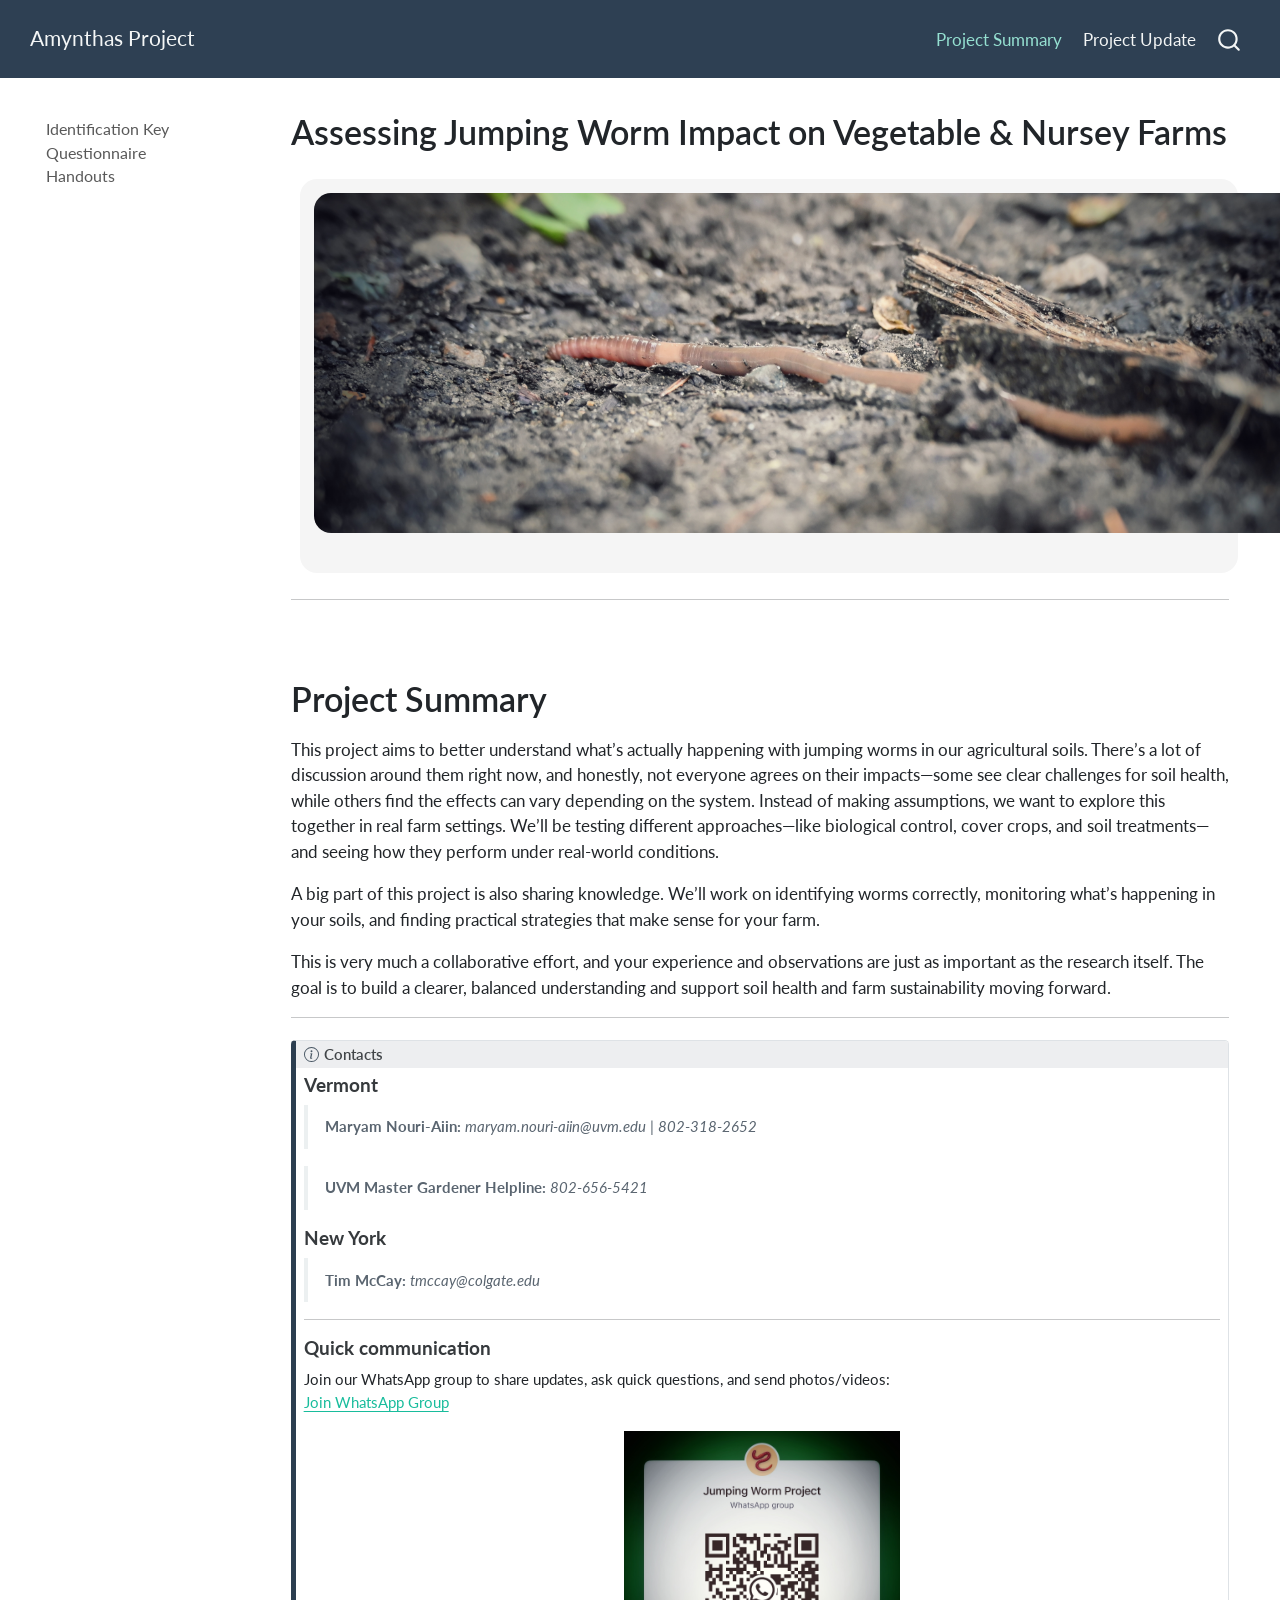
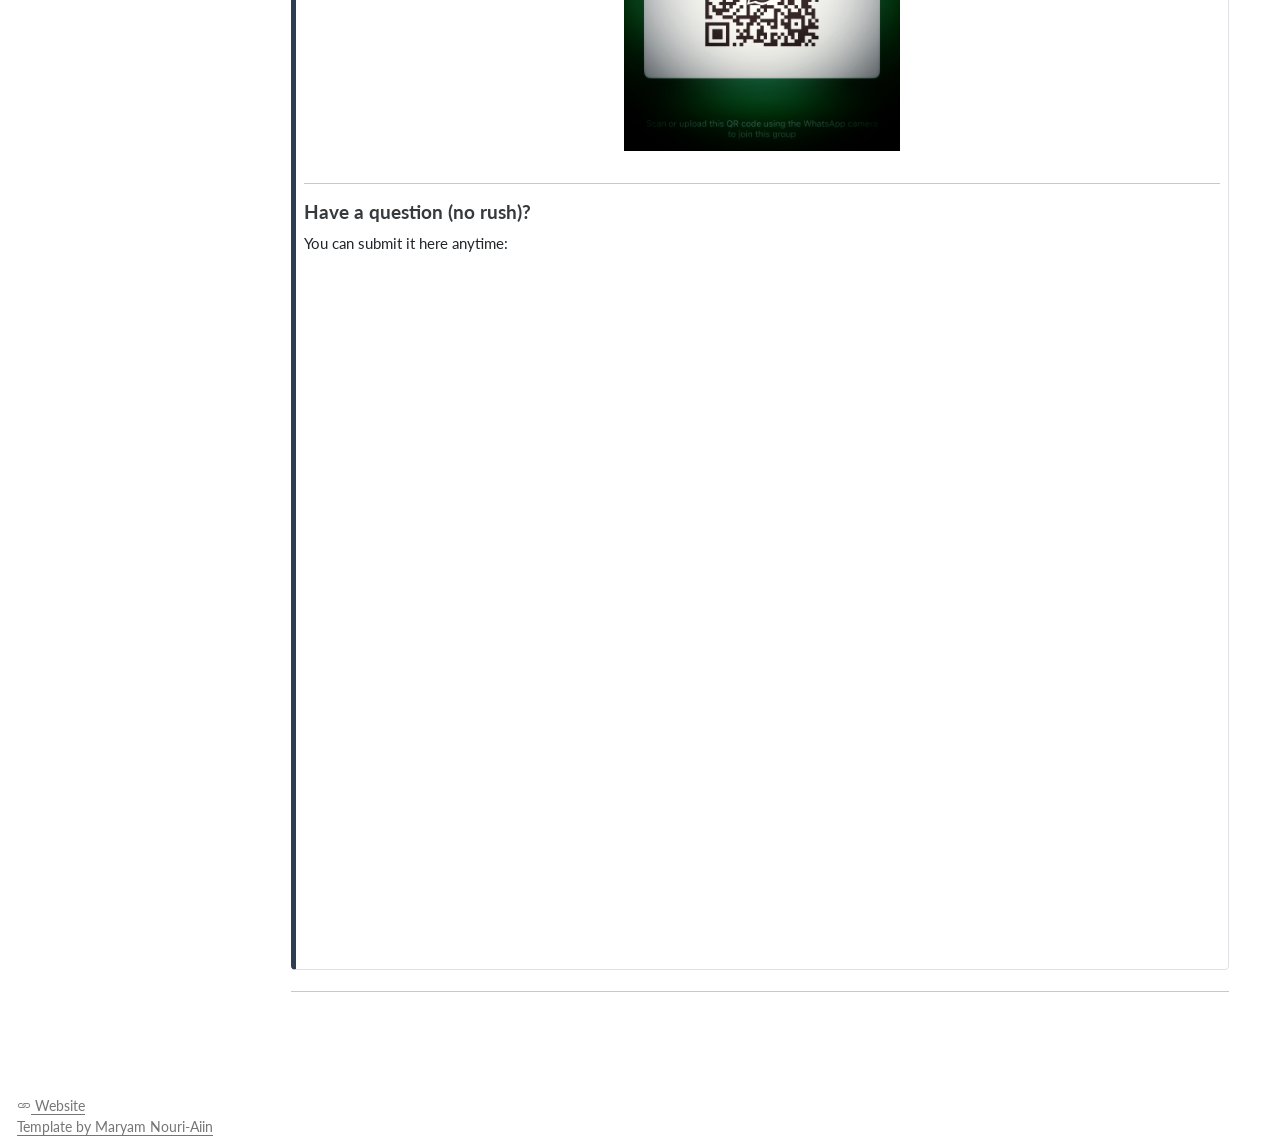
==== index.html @ 6e375480 "Built site for gh-pages" ====
<!DOCTYPE html>
<html xmlns="http://www.w3.org/1999/xhtml" lang="en" xml:lang="en"><head>

<meta charset="utf-8">
<meta name="generator" content="quarto-1.9.37">

<meta name="viewport" content="width=device-width, initial-scale=1.0, user-scalable=yes">


<title>Assessing Jumping Worm Impact on Vegetable &amp; Nursey Farms – Amynthas Project</title>
<style>
/* Default styles provided by pandoc.
** See https://pandoc.org/MANUAL.html#variables-for-html for config info.
*/
code{white-space: pre-wrap;}
span.smallcaps{font-variant: small-caps;}
div.columns{display: flex; gap: min(4vw, 1.5em);}
div.column{flex: auto; overflow-x: auto;}
div.hanging-indent{margin-left: 1.5em; text-indent: -1.5em;}
ul.task-list{list-style: none;}
ul.task-list li input[type="checkbox"] {
  width: 0.8em;
  margin: 0 0.8em 0.2em -1em; /* quarto-specific, see https://github.com/quarto-dev/quarto-cli/issues/4556 */ 
  vertical-align: middle;
}
</style>


<script src="site_libs/quarto-nav/quarto-nav.js"></script>
<script src="site_libs/quarto-nav/headroom.min.js"></script>
<script src="site_libs/clipboard/clipboard.min.js"></script>
<script src="site_libs/quarto-search/autocomplete.umd.js"></script>
<script src="site_libs/quarto-search/fuse.min.js"></script>
<script src="site_libs/quarto-search/quarto-search.js"></script>
<meta name="quarto:offset" content="./">
<script src="site_libs/quarto-html/quarto.js" type="module"></script>
<script src="site_libs/quarto-html/tabsets/tabsets.js" type="module"></script>
<script src="site_libs/quarto-html/popper.min.js"></script>
<script src="site_libs/quarto-html/tippy.umd.min.js"></script>
<script src="site_libs/quarto-html/anchor.min.js"></script>
<link href="site_libs/quarto-html/tippy.css" rel="stylesheet">
<link href="site_libs/quarto-html/quarto-syntax-highlighting-7f8f88aac4f3542376d5c11b86a4c14d.css" rel="stylesheet" id="quarto-text-highlighting-styles">
<script src="site_libs/bootstrap/bootstrap.min.js"></script>
<link href="site_libs/bootstrap/bootstrap-icons.css" rel="stylesheet">
<link href="site_libs/bootstrap/bootstrap-90197ea5ffbf3cac9dd2b0f5f23c1ea5.min.css" rel="stylesheet" append-hash="true" id="quarto-bootstrap" data-mode="light">
<script id="quarto-search-options" type="application/json">{
  "location": "navbar",
  "copy-button": false,
  "collapse-after": 3,
  "panel-placement": "end",
  "type": "overlay",
  "limit": 50,
  "keyboard-shortcut": [
    "f",
    "/",
    "s"
  ],
  "show-item-context": false,
  "language": {
    "search-no-results-text": "No results",
    "search-matching-documents-text": "matching documents",
    "search-copy-link-title": "Copy link to search",
    "search-hide-matches-text": "Hide additional matches",
    "search-more-match-text": "more match in this document",
    "search-more-matches-text": "more matches in this document",
    "search-clear-button-title": "Clear",
    "search-text-placeholder": "",
    "search-detached-cancel-button-title": "Cancel",
    "search-submit-button-title": "Submit",
    "search-label": "Search"
  }
}</script>


<link rel="stylesheet" href="styles.css">
</head>

<body class="nav-sidebar floating nav-fixed fullcontent quarto-light">

<div id="quarto-search-results"></div>
  <header id="quarto-header" class="headroom fixed-top">
    <nav class="navbar navbar-expand-lg " data-bs-theme="dark">
      <div class="navbar-container container-fluid">
      <div class="navbar-brand-container mx-auto">
    <a class="navbar-brand" href="./index.html">
    <span class="navbar-title">Amynthas Project</span>
    </a>
  </div>
            <div id="quarto-search" class="" title="Search"></div>
          <button class="navbar-toggler" type="button" data-bs-toggle="collapse" data-bs-target="#navbarCollapse" aria-controls="navbarCollapse" role="menu" aria-expanded="false" aria-label="Toggle navigation" onclick="if (window.quartoToggleHeadroom) { window.quartoToggleHeadroom(); }">
  <span class="navbar-toggler-icon"></span>
</button>
          <div class="collapse navbar-collapse" id="navbarCollapse">
            <ul class="navbar-nav navbar-nav-scroll ms-auto">
  <li class="nav-item">
    <a class="nav-link active" href="./index.html" aria-current="page"> 
<span class="menu-text">Project Summary</span></a>
  </li>  
  <li class="nav-item">
    <a class="nav-link" href="./update.html"> 
<span class="menu-text">Project Update</span></a>
  </li>  
</ul>
          </div> <!-- /navcollapse -->
            <div class="quarto-navbar-tools">
</div>
      </div> <!-- /container-fluid -->
    </nav>
  <nav class="quarto-secondary-nav">
    <div class="container-fluid d-flex">
      <button type="button" class="quarto-btn-toggle btn" data-bs-toggle="collapse" role="button" data-bs-target=".quarto-sidebar-collapse-item" aria-controls="quarto-sidebar" aria-expanded="false" aria-label="Toggle sidebar navigation" onclick="if (window.quartoToggleHeadroom) { window.quartoToggleHeadroom(); }">
        <i class="bi bi-layout-text-sidebar-reverse"></i>
      </button>
        <nav class="quarto-page-breadcrumbs" aria-label="breadcrumb"><ol class="breadcrumb"><li class="breadcrumb-item">Assessing Jumping Worm Impact on Vegetable &amp; Nursey Farms</li></ol></nav>
        <a class="flex-grow-1" role="navigation" data-bs-toggle="collapse" data-bs-target=".quarto-sidebar-collapse-item" aria-controls="quarto-sidebar" aria-expanded="false" aria-label="Toggle sidebar navigation" onclick="if (window.quartoToggleHeadroom) { window.quartoToggleHeadroom(); }">      
        </a>
    </div>
  </nav>
</header>
<!-- content -->
<div id="quarto-content" class="quarto-container page-columns page-rows-contents page-layout-article page-navbar">
<!-- sidebar -->
  <nav id="quarto-sidebar" class="sidebar collapse collapse-horizontal quarto-sidebar-collapse-item sidebar-navigation floating overflow-auto">
    <div class="sidebar-menu-container"> 
    <ul class="list-unstyled mt-1">
        <li class="sidebar-item">
  <div class="sidebar-item-container"> 
  <a href="./id_key.html" class="sidebar-item-text sidebar-link">
 <span class="menu-text">Identification Key</span></a>
  </div>
</li>
        <li class="sidebar-item">
  <div class="sidebar-item-container"> 
  <a href="./questionnaire.html" class="sidebar-item-text sidebar-link">
 <span class="menu-text">Questionnaire</span></a>
  </div>
</li>
        <li class="sidebar-item">
  <div class="sidebar-item-container"> 
  <a href="./handout.html" class="sidebar-item-text sidebar-link">
 <span class="menu-text">Handouts</span></a>
  </div>
</li>
    </ul>
    </div>
</nav>
<div id="quarto-sidebar-glass" class="quarto-sidebar-collapse-item" data-bs-toggle="collapse" data-bs-target=".quarto-sidebar-collapse-item"></div>
<!-- margin-sidebar -->
    
<!-- main -->
<main class="content" id="quarto-document-content">

<header id="title-block-header" class="quarto-title-block default">
<div class="quarto-title">
<h1 class="title">Assessing Jumping Worm Impact on Vegetable &amp; Nursey Farms</h1>
</div>



<div class="quarto-title-meta">

    
  
    
  </div>
  


</header>


<div id="quarto-content">
<div class="columns">
<div class="column" style="width:100%;height:32.5%;border-radius:1em;margin:1%;padding:1.5%;background-color:#f5f5f5">
<figure class="figure">
<img src="./images/jw_1.jpeg" alt=" " role="presentation" style="object-fit: cover;width:60em;height:20em;border-radius: 1em;font-size:1em;" class="img-responsive atto_image_button_text-bottom figure-img">
</figure>
</div>
</div>
<hr>
<section id="project-summary" class="level1">
<h1>Project Summary</h1>
<p>This project aims to better understand what’s actually happening with jumping worms in our agricultural soils. There’s a lot of discussion around them right now, and honestly, not everyone agrees on their impacts—some see clear challenges for soil health, while others find the effects can vary depending on the system. Instead of making assumptions, we want to explore this together in real farm settings. We’ll be testing different approaches—like biological control, cover crops, and soil treatments—and seeing how they perform under real-world conditions.</p>
<p>A big part of this project is also sharing knowledge. We’ll work on identifying worms correctly, monitoring what’s happening in your soils, and finding practical strategies that make sense for your farm.</p>
<p>This is very much a collaborative effort, and your experience and observations are just as important as the research itself. The goal is to build a clearer, balanced understanding and support soil health and farm sustainability moving forward.</p>
<hr>
<div class="callout callout-style-default callout-note callout-titled">
<div class="callout-header d-flex align-content-center">
<div class="callout-icon-container">
<i class="callout-icon"></i>
</div>
<div class="callout-title-container flex-fill">
<span class="screen-reader-only">Note</span>Contacts
</div>
</div>
<div class="callout-body-container callout-body">
<section id="vermont" class="level5">
<h5 class="anchored" data-anchor-id="vermont"><strong>Vermont</strong></h5>
<blockquote class="blockquote">
<p><strong>Maryam Nouri-Aiin:</strong> <em>maryam.nouri-aiin@uvm.edu | 802-318-2652</em></p>
</blockquote>
<blockquote class="blockquote">
<p><strong>UVM Master Gardener Helpline:</strong> <em>802-656-5421</em></p>
</blockquote>
</section>
<section id="new-york" class="level5">
<h5 class="anchored" data-anchor-id="new-york"><strong>New York</strong></h5>
<blockquote class="blockquote">
<p><strong>Tim McCay:</strong> <em>tmccay@colgate.edu</em></p>
</blockquote>
<hr>
</section>
<section id="quick-communication" class="level5">
<h5 class="anchored" data-anchor-id="quick-communication"><strong>Quick communication</strong></h5>
<p>Join our WhatsApp group to share updates, ask quick questions, and send photos/videos:<br>
<a href="https://chat.whatsapp.com/LIT7TFX6Ew43YIKpjAaJSW?mode=gi_t">Join WhatsApp Group</a></p>
<div class="quarto-figure quarto-figure-center">
<figure class="figure">
<p><img src="./images/whatsapp.jpeg" class="img-fluid quarto-figure quarto-figure-center figure-img" style="width:30.0%"></p>
</figure>
</div>
<hr>
</section>
<section id="have-a-question-no-rush" class="level5">
<h5 class="anchored" data-anchor-id="have-a-question-no-rush"><strong>Have a question (no rush)?</strong></h5>
<p>You can submit it here anytime:</p>
<div style="max-width: 900px; margin: auto;">
<p><iframe width="100%" height="650px" src="https://forms.cloud.microsoft/r/JFXc4QaZX9?embed=true" frameborder="0" style="border: none;" allowfullscreen=""> </iframe></p>
</div>
</section>
</div>
</div>
<hr>


</section>
</div>

</main> <!-- /main -->
<script id="quarto-html-after-body" type="application/javascript">
  window.document.addEventListener("DOMContentLoaded", function (event) {
    const icon = "";
    const anchorJS = new window.AnchorJS();
    anchorJS.options = {
      placement: 'right',
      icon: icon
    };
    anchorJS.add('.anchored');
    const isCodeAnnotation = (el) => {
      for (const clz of el.classList) {
        if (clz.startsWith('code-annotation-')) {                     
          return true;
        }
      }
      return false;
    }
    const onCopySuccess = function(e) {
      // button target
      const button = e.trigger;
      // don't keep focus
      button.blur();
      // flash "checked"
      button.classList.add('code-copy-button-checked');
      var currentTitle = button.getAttribute("title");
      button.setAttribute("title", "Copied!");
      let tooltip;
      if (window.bootstrap) {
        button.setAttribute("data-bs-toggle", "tooltip");
        button.setAttribute("data-bs-placement", "left");
        button.setAttribute("data-bs-title", "Copied!");
        tooltip = new bootstrap.Tooltip(button, 
          { trigger: "manual", 
            customClass: "code-copy-button-tooltip",
            offset: [0, -8]});
        tooltip.show();    
      }
      setTimeout(function() {
        if (tooltip) {
          tooltip.hide();
          button.removeAttribute("data-bs-title");
          button.removeAttribute("data-bs-toggle");
          button.removeAttribute("data-bs-placement");
        }
        button.setAttribute("title", currentTitle);
        button.classList.remove('code-copy-button-checked');
      }, 1000);
      // clear code selection
      e.clearSelection();
    }
    const getTextToCopy = function(trigger) {
      const outerScaffold = trigger.parentElement.cloneNode(true);
      const codeEl = outerScaffold.querySelector('code');
      for (const childEl of codeEl.children) {
        if (isCodeAnnotation(childEl)) {
          childEl.remove();
        }
      }
      return codeEl.innerText;
    }
    const clipboard = new window.ClipboardJS('.code-copy-button:not([data-in-quarto-modal])', {
      text: getTextToCopy
    });
    clipboard.on('success', onCopySuccess);
    if (window.document.getElementById('quarto-embedded-source-code-modal')) {
      const clipboardModal = new window.ClipboardJS('.code-copy-button[data-in-quarto-modal]', {
        text: getTextToCopy,
        container: window.document.getElementById('quarto-embedded-source-code-modal')
      });
      clipboardModal.on('success', onCopySuccess);
    }
      var localhostRegex = new RegExp(/^(?:http|https):\/\/localhost\:?[0-9]*\//);
      var mailtoRegex = new RegExp(/^mailto:/);
        var filterRegex = new RegExp("https:\/\/Maryam-NouriAiin\.github\.io\/AmynthasProject\/");
      var isInternal = (href) => {
          return filterRegex.test(href) || localhostRegex.test(href) || mailtoRegex.test(href);
      }
      // Inspect non-navigation links and adorn them if external
     var links = window.document.querySelectorAll('a[href]:not(.nav-link):not(.navbar-brand):not(.toc-action):not(.sidebar-link):not(.sidebar-item-toggle):not(.pagination-link):not(.no-external):not([aria-hidden]):not(.dropdown-item):not(.quarto-navigation-tool):not(.about-link)');
      for (var i=0; i<links.length; i++) {
        const link = links[i];
        if (!isInternal(link.href)) {
          // undo the damage that might have been done by quarto-nav.js in the case of
          // links that we want to consider external
          if (link.dataset.originalHref !== undefined) {
            link.href = link.dataset.originalHref;
          }
        }
      }
    function tippyHover(el, contentFn, onTriggerFn, onUntriggerFn) {
      const config = {
        allowHTML: true,
        maxWidth: 500,
        delay: 100,
        arrow: false,
        appendTo: function(el) {
            return el.parentElement;
        },
        interactive: true,
        interactiveBorder: 10,
        theme: 'quarto',
        placement: 'bottom-start',
      };
      if (contentFn) {
        config.content = contentFn;
      }
      if (onTriggerFn) {
        config.onTrigger = onTriggerFn;
      }
      if (onUntriggerFn) {
        config.onUntrigger = onUntriggerFn;
      }
      window.tippy(el, config); 
    }
    const noterefs = window.document.querySelectorAll('a[role="doc-noteref"]');
    for (var i=0; i<noterefs.length; i++) {
      const ref = noterefs[i];
      tippyHover(ref, function() {
        // use id or data attribute instead here
        let href = ref.getAttribute('data-footnote-href') || ref.getAttribute('href');
        try { href = new URL(href).hash; } catch {}
        const id = href.replace(/^#\/?/, "");
        const note = window.document.getElementById(id);
        if (note) {
          return note.innerHTML;
        } else {
          return "";
        }
      });
    }
    const xrefs = window.document.querySelectorAll('a.quarto-xref');
    const processXRef = (id, note) => {
      // Strip column container classes
      const stripColumnClz = (el) => {
        el.classList.remove("page-full", "page-columns");
        if (el.children) {
          for (const child of el.children) {
            stripColumnClz(child);
          }
        }
      }
      stripColumnClz(note)
      if (id === null || id.startsWith('sec-')) {
        // Special case sections, only their first couple elements
        const container = document.createElement("div");
        if (note.children && note.children.length > 2) {
          container.appendChild(note.children[0].cloneNode(true));
          for (let i = 1; i < note.children.length; i++) {
            const child = note.children[i];
            if (child.tagName === "P" && child.innerText === "") {
              continue;
            } else {
              container.appendChild(child.cloneNode(true));
              break;
            }
          }
          if (window.Quarto?.typesetMath) {
            window.Quarto.typesetMath(container);
          }
          return container.innerHTML
        } else {
          if (window.Quarto?.typesetMath) {
            window.Quarto.typesetMath(note);
          }
          return note.innerHTML;
        }
      } else {
        // Remove any anchor links if they are present
        const anchorLink = note.querySelector('a.anchorjs-link');
        if (anchorLink) {
          anchorLink.remove();
        }
        if (window.Quarto?.typesetMath) {
          window.Quarto.typesetMath(note);
        }
        if (note.classList.contains("callout")) {
          return note.outerHTML;
        } else {
          return note.innerHTML;
        }
      }
    }
    for (var i=0; i<xrefs.length; i++) {
      const xref = xrefs[i];
      tippyHover(xref, undefined, function(instance) {
        instance.disable();
        let url = xref.getAttribute('href');
        let hash = undefined; 
        if (url.startsWith('#')) {
          hash = url;
        } else {
          try { hash = new URL(url).hash; } catch {}
        }
        if (hash) {
          const id = hash.replace(/^#\/?/, "");
          const note = window.document.getElementById(id);
          if (note !== null) {
            try {
              const html = processXRef(id, note.cloneNode(true));
              instance.setContent(html);
            } finally {
              instance.enable();
              instance.show();
            }
          } else {
            // See if we can fetch this
            fetch(url.split('#')[0])
            .then(res => res.text())
            .then(html => {
              const parser = new DOMParser();
              const htmlDoc = parser.parseFromString(html, "text/html");
              const note = htmlDoc.getElementById(id);
              if (note !== null) {
                const html = processXRef(id, note);
                instance.setContent(html);
              } 
            }).finally(() => {
              instance.enable();
              instance.show();
            });
          }
        } else {
          // See if we can fetch a full url (with no hash to target)
          // This is a special case and we should probably do some content thinning / targeting
          fetch(url)
          .then(res => res.text())
          .then(html => {
            const parser = new DOMParser();
            const htmlDoc = parser.parseFromString(html, "text/html");
            const note = htmlDoc.querySelector('main.content');
            if (note !== null) {
              // This should only happen for chapter cross references
              // (since there is no id in the URL)
              // remove the first header
              if (note.children.length > 0 && note.children[0].tagName === "HEADER") {
                note.children[0].remove();
              }
              const html = processXRef(null, note);
              instance.setContent(html);
            } 
          }).finally(() => {
            instance.enable();
            instance.show();
          });
        }
      }, function(instance) {
      });
    }
        let selectedAnnoteEl;
        const selectorForAnnotation = ( cell, annotation) => {
          let cellAttr = 'data-code-cell="' + cell + '"';
          let lineAttr = 'data-code-annotation="' +  annotation + '"';
          const selector = 'span[' + cellAttr + '][' + lineAttr + ']';
          return selector;
        }
        const selectCodeLines = (annoteEl) => {
          const doc = window.document;
          const targetCell = annoteEl.getAttribute("data-target-cell");
          const targetAnnotation = annoteEl.getAttribute("data-target-annotation");
          const annoteSpan = window.document.querySelector(selectorForAnnotation(targetCell, targetAnnotation));
          const lines = annoteSpan.getAttribute("data-code-lines").split(",");
          const lineIds = lines.map((line) => {
            return targetCell + "-" + line;
          })
          let top = null;
          let height = null;
          let parent = null;
          if (lineIds.length > 0) {
              //compute the position of the single el (top and bottom and make a div)
              const el = window.document.getElementById(lineIds[0]);
              top = el.offsetTop;
              height = el.offsetHeight;
              parent = el.parentElement.parentElement;
            if (lineIds.length > 1) {
              const lastEl = window.document.getElementById(lineIds[lineIds.length - 1]);
              const bottom = lastEl.offsetTop + lastEl.offsetHeight;
              height = bottom - top;
            }
            if (top !== null && height !== null && parent !== null) {
              // cook up a div (if necessary) and position it 
              let div = window.document.getElementById("code-annotation-line-highlight");
              if (div === null) {
                div = window.document.createElement("div");
                div.setAttribute("id", "code-annotation-line-highlight");
                div.style.position = 'absolute';
                parent.appendChild(div);
              }
              div.style.top = top - 2 + "px";
              div.style.height = height + 4 + "px";
              div.style.left = 0;
              let gutterDiv = window.document.getElementById("code-annotation-line-highlight-gutter");
              if (gutterDiv === null) {
                gutterDiv = window.document.createElement("div");
                gutterDiv.setAttribute("id", "code-annotation-line-highlight-gutter");
                gutterDiv.style.position = 'absolute';
                const codeCell = window.document.getElementById(targetCell);
                const gutter = codeCell.querySelector('.code-annotation-gutter');
                gutter.appendChild(gutterDiv);
              }
              gutterDiv.style.top = top - 2 + "px";
              gutterDiv.style.height = height + 4 + "px";
            }
            selectedAnnoteEl = annoteEl;
          }
        };
        const unselectCodeLines = () => {
          const elementsIds = ["code-annotation-line-highlight", "code-annotation-line-highlight-gutter"];
          elementsIds.forEach((elId) => {
            const div = window.document.getElementById(elId);
            if (div) {
              div.remove();
            }
          });
          selectedAnnoteEl = undefined;
        };
          // Handle positioning of the toggle
      window.addEventListener(
        "resize",
        throttle(() => {
          elRect = undefined;
          if (selectedAnnoteEl) {
            selectCodeLines(selectedAnnoteEl);
          }
        }, 10)
      );
      function throttle(fn, ms) {
      let throttle = false;
      let timer;
        return (...args) => {
          if(!throttle) { // first call gets through
              fn.apply(this, args);
              throttle = true;
          } else { // all the others get throttled
              if(timer) clearTimeout(timer); // cancel #2
              timer = setTimeout(() => {
                fn.apply(this, args);
                timer = throttle = false;
              }, ms);
          }
        };
      }
        // Attach click handler to the DT
        const annoteDls = window.document.querySelectorAll('dt[data-target-cell]');
        for (const annoteDlNode of annoteDls) {
          annoteDlNode.addEventListener('click', (event) => {
            const clickedEl = event.target;
            if (clickedEl !== selectedAnnoteEl) {
              unselectCodeLines();
              const activeEl = window.document.querySelector('dt[data-target-cell].code-annotation-active');
              if (activeEl) {
                activeEl.classList.remove('code-annotation-active');
              }
              selectCodeLines(clickedEl);
              clickedEl.classList.add('code-annotation-active');
            } else {
              // Unselect the line
              unselectCodeLines();
              clickedEl.classList.remove('code-annotation-active');
            }
          });
        }
    const findCites = (el) => {
      const parentEl = el.parentElement;
      if (parentEl) {
        const cites = parentEl.dataset.cites;
        if (cites) {
          return {
            el,
            cites: cites.split(' ')
          };
        } else {
          return findCites(el.parentElement)
        }
      } else {
        return undefined;
      }
    };
    var bibliorefs = window.document.querySelectorAll('a[role="doc-biblioref"]');
    for (var i=0; i<bibliorefs.length; i++) {
      const ref = bibliorefs[i];
      const citeInfo = findCites(ref);
      if (citeInfo) {
        tippyHover(citeInfo.el, function() {
          var popup = window.document.createElement('div');
          citeInfo.cites.forEach(function(cite) {
            var citeDiv = window.document.createElement('div');
            citeDiv.classList.add('hanging-indent');
            citeDiv.classList.add('csl-entry');
            var biblioDiv = window.document.getElementById('ref-' + cite);
            if (biblioDiv) {
              citeDiv.innerHTML = biblioDiv.innerHTML;
            }
            popup.appendChild(citeDiv);
          });
          return popup.innerHTML;
        });
      }
    }
  });
  </script>
</div> <!-- /content -->
<footer class="footer">
  <div class="nav-footer">
    <div class="nav-footer-left">
<p><a href="https://www.maryam-nouriaiin.com/"><i class="bi bi-link"></i> Website</a><br> <a href="https://github.com/Maryam-NouriAiin/website_template" target="_blank">Template by Maryam Nouri-Aiin</a></p>
</div>   
    <div class="nav-footer-center">
      &nbsp;
    </div>
    <div class="nav-footer-right">
      &nbsp;
    </div>
  </div>
</footer>




</body></html>
---- site_libs/quarto-html/quarto-syntax-highlighting-7f8f88aac4f3542376d5c11b86a4c14d.css ----
/* quarto syntax highlight colors */
:root {
  --quarto-hl-ot-color: #003B4F;
  --quarto-hl-at-color: #657422;
  --quarto-hl-ss-color: #20794D;
  --quarto-hl-an-color: #5E5E5E;
  --quarto-hl-fu-color: #4758AB;
  --quarto-hl-st-color: #20794D;
  --quarto-hl-cf-color: #003B4F;
  --quarto-hl-op-color: #5E5E5E;
  --quarto-hl-er-color: #AD0000;
  --quarto-hl-bn-color: #AD0000;
  --quarto-hl-al-color: #AD0000;
  --quarto-hl-va-color: #111111;
  --quarto-hl-bu-color: inherit;
  --quarto-hl-ex-color: inherit;
  --quarto-hl-pp-color: #AD0000;
  --quarto-hl-in-color: #5E5E5E;
  --quarto-hl-vs-color: #20794D;
  --quarto-hl-wa-color: #5E5E5E;
  --quarto-hl-do-color: #5E5E5E;
  --quarto-hl-im-color: #00769E;
  --quarto-hl-ch-color: #20794D;
  --quarto-hl-dt-color: #AD0000;
  --quarto-hl-fl-color: #AD0000;
  --quarto-hl-co-color: #5E5E5E;
  --quarto-hl-cv-color: #5E5E5E;
  --quarto-hl-cn-color: #8f5902;
  --quarto-hl-sc-color: #5E5E5E;
  --quarto-hl-dv-color: #AD0000;
  --quarto-hl-kw-color: #003B4F;
}

/* other quarto variables */
:root {
  --quarto-font-monospace: SFMono-Regular, Menlo, Monaco, Consolas, "Liberation Mono", "Courier New", monospace;
}

/* syntax highlight based on Pandoc's rules */
pre > code.sourceCode > span {
  color: #003B4F;
}

code.sourceCode > span {
  color: #003B4F;
}

div.sourceCode,
div.sourceCode pre.sourceCode {
  color: #003B4F;
}

/* Normal */
code span {
  color: #003B4F;
}

/* Alert */
code span.al {
  color: #AD0000;
  font-style: inherit;
}

/* Annotation */
code span.an {
  color: #5E5E5E;
  font-style: inherit;
}

/* Attribute */
code span.at {
  color: #657422;
  font-style: inherit;
}

/* BaseN */
code span.bn {
  color: #AD0000;
  font-style: inherit;
}

/* BuiltIn */
code span.bu {
  font-style: inherit;
}

/* ControlFlow */
code span.cf {
  color: #003B4F;
  font-weight: bold;
  font-style: inherit;
}

/* Char */
code span.ch {
  color: #20794D;
  font-style: inherit;
}

/* Constant */
code span.cn {
  color: #8f5902;
  font-style: inherit;
}

/* Comment */
code span.co {
  color: #5E5E5E;
  font-style: inherit;
}

/* CommentVar */
code span.cv {
  color: #5E5E5E;
  font-style: italic;
}

/* Documentation */
code span.do {
  color: #5E5E5E;
  font-style: italic;
}

/* DataType */
code span.dt {
  color: #AD0000;
  font-style: inherit;
}

/* DecVal */
code span.dv {
  color: #AD0000;
  font-style: inherit;
}

/* Error */
code span.er {
  color: #AD0000;
  font-style: inherit;
}

/* Extension */
code span.ex {
  font-style: inherit;
}

/* Float */
code span.fl {
  color: #AD0000;
  font-style: inherit;
}

/* Function */
code span.fu {
  color: #4758AB;
  font-style: inherit;
}

/* Import */
code span.im {
  color: #00769E;
  font-style: inherit;
}

/* Information */
code span.in {
  color: #5E5E5E;
  font-style: inherit;
}

/* Keyword */
code span.kw {
  color: #003B4F;
  font-weight: bold;
  font-style: inherit;
}

/* Operator */
code span.op {
  color: #5E5E5E;
  font-style: inherit;
}

/* Other */
code span.ot {
  color: #003B4F;
  font-style: inherit;
}

/* Preprocessor */
code span.pp {
  color: #AD0000;
  font-style: inherit;
}

/* SpecialChar */
code span.sc {
  color: #5E5E5E;
  font-style: inherit;
}

/* SpecialString */
code span.ss {
  color: #20794D;
  font-style: inherit;
}

/* String */
code span.st {
  color: #20794D;
  font-style: inherit;
}

/* Variable */
code span.va {
  color: #111111;
  font-style: inherit;
}

/* VerbatimString */
code span.vs {
  color: #20794D;
  font-style: inherit;
}

/* Warning */
code span.wa {
  color: #5E5E5E;
  font-style: italic;
}

.prevent-inlining {
  content: "</";
}

/*# sourceMappingURL=789ad8cd35626ba772517505b42a116e.css.map */
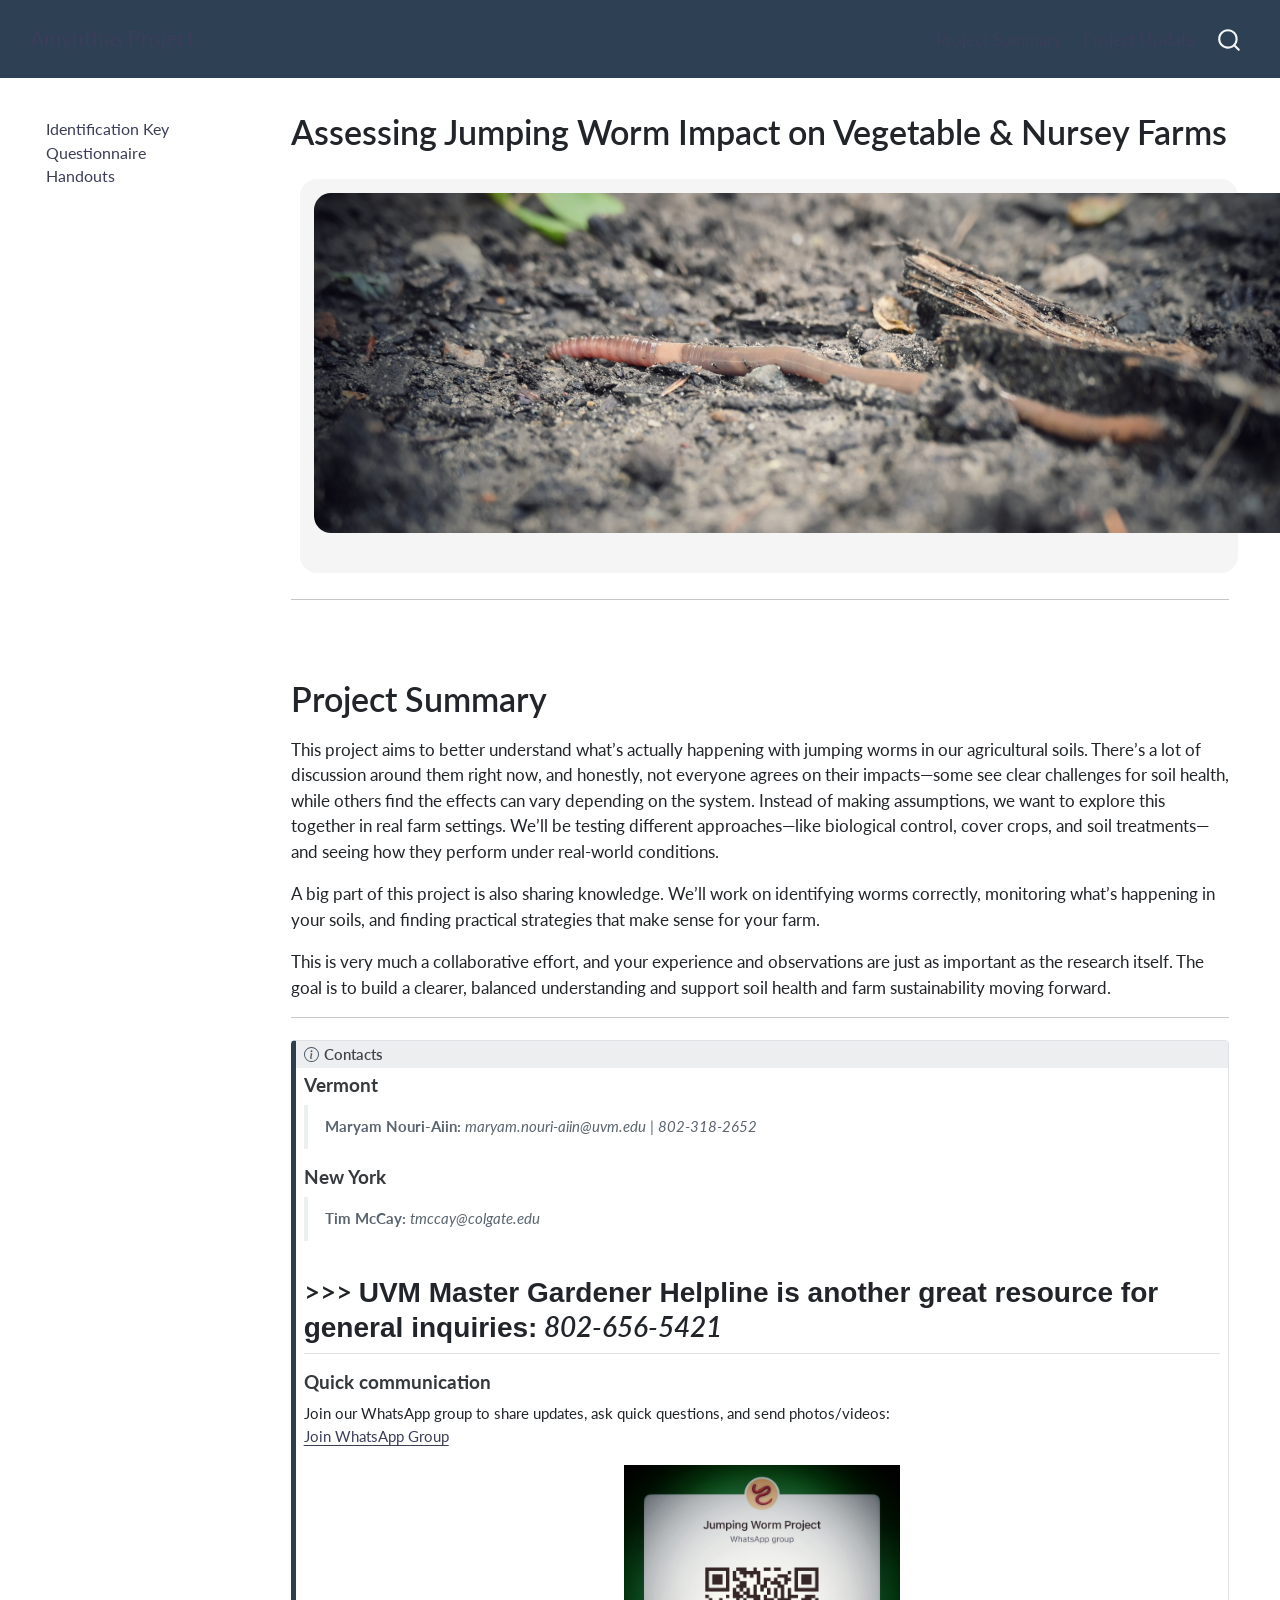
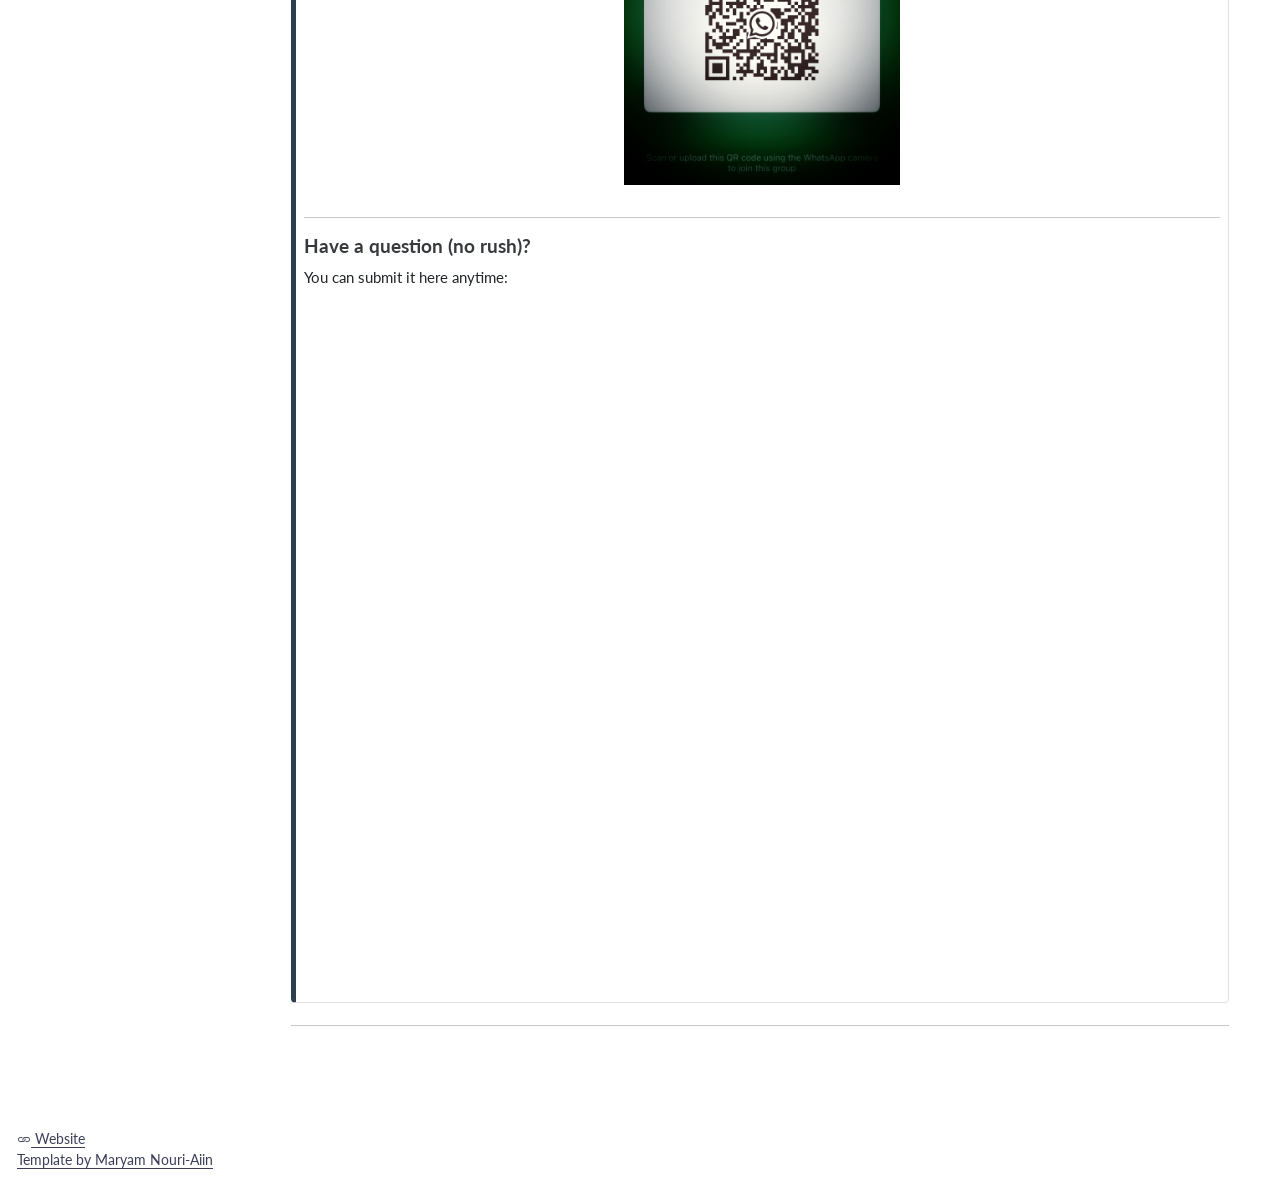
==== commit efe4c299: "Built site for gh-pages" ====
--- a/index.html
+++ b/index.html
@@ -199,17 +199,15 @@
 <blockquote class="blockquote">
 <p><strong>Maryam Nouri-Aiin:</strong> <em>maryam.nouri-aiin@uvm.edu | 802-318-2652</em></p>
 </blockquote>
-<blockquote class="blockquote">
-<p><strong>UVM Master Gardener Helpline:</strong> <em>802-656-5421</em></p>
-</blockquote>
 </section>
 <section id="new-york" class="level5">
 <h5 class="anchored" data-anchor-id="new-york"><strong>New York</strong></h5>
 <blockquote class="blockquote">
 <p><strong>Tim McCay:</strong> <em>tmccay@colgate.edu</em></p>
 </blockquote>
-<hr>
 </section>
+<section id="uvm-master-gardener-helpline-is-another-great-resource-for-general-inquiries-802-656-5421" class="level2">
+<h2 class="anchored" data-anchor-id="uvm-master-gardener-helpline-is-another-great-resource-for-general-inquiries-802-656-5421">&gt;&gt;&gt; <strong>UVM Master Gardener Helpline is another great resource for general inquiries:</strong> <em>802-656-5421</em></h2>
 <section id="quick-communication" class="level5">
 <h5 class="anchored" data-anchor-id="quick-communication"><strong>Quick communication</strong></h5>
 <p>Join our WhatsApp group to share updates, ask quick questions, and send photos/videos:<br>
@@ -227,6 +225,7 @@
 <div style="max-width: 900px; margin: auto;">
 <p><iframe width="100%" height="650px" src="https://forms.cloud.microsoft/r/JFXc4QaZX9?embed=true" frameborder="0" style="border: none;" allowfullscreen=""> </iframe></p>
 </div>
+</section>
 </section>
 </div>
 </div>
--- a/styles.css
+++ b/styles.css
@@ -0,0 +1,37 @@
+/* Make the whole page stretch vertically */
+#quarto-page {
+  display: flex;
+  flex-direction: column;
+  min-height: 100vh;
+}
+
+/* Main content area grows to push footer down */
+#quarto-content {
+  flex: 1;
+}
+
+/* Sticky footer at bottom */
+footer {
+  margin-top: auto;
+}
+
+/* Default link color */
+a {
+  color: #3C3E59 !important;   /* pick your color */
+}
+
+/* Visited links */
+a:visited {
+  color: #426D7D !important;
+}
+
+/* Hover effect */
+a:hover {
+  color: #566096 !important;
+  text-decoration: underline;
+}
+
+/* Active (clicked) */
+a:active {
+  color: #293462 !important;
+}
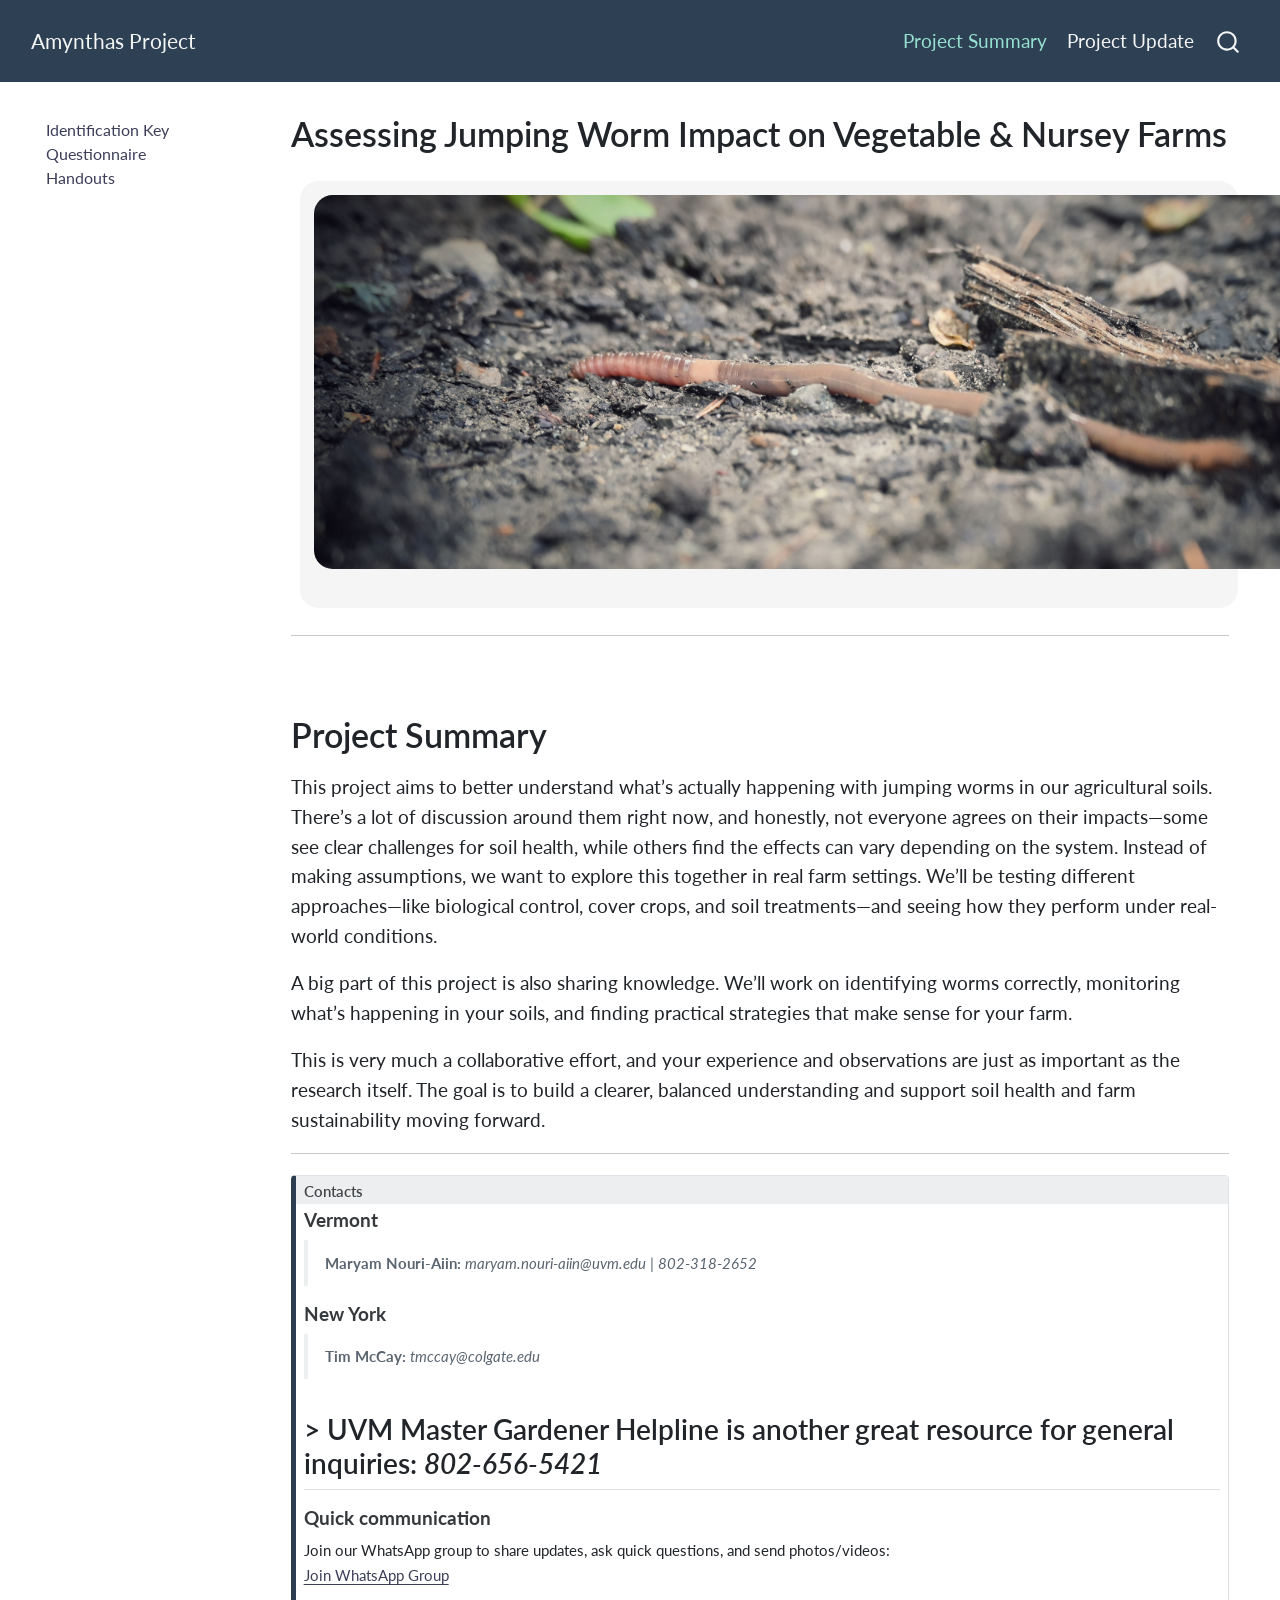
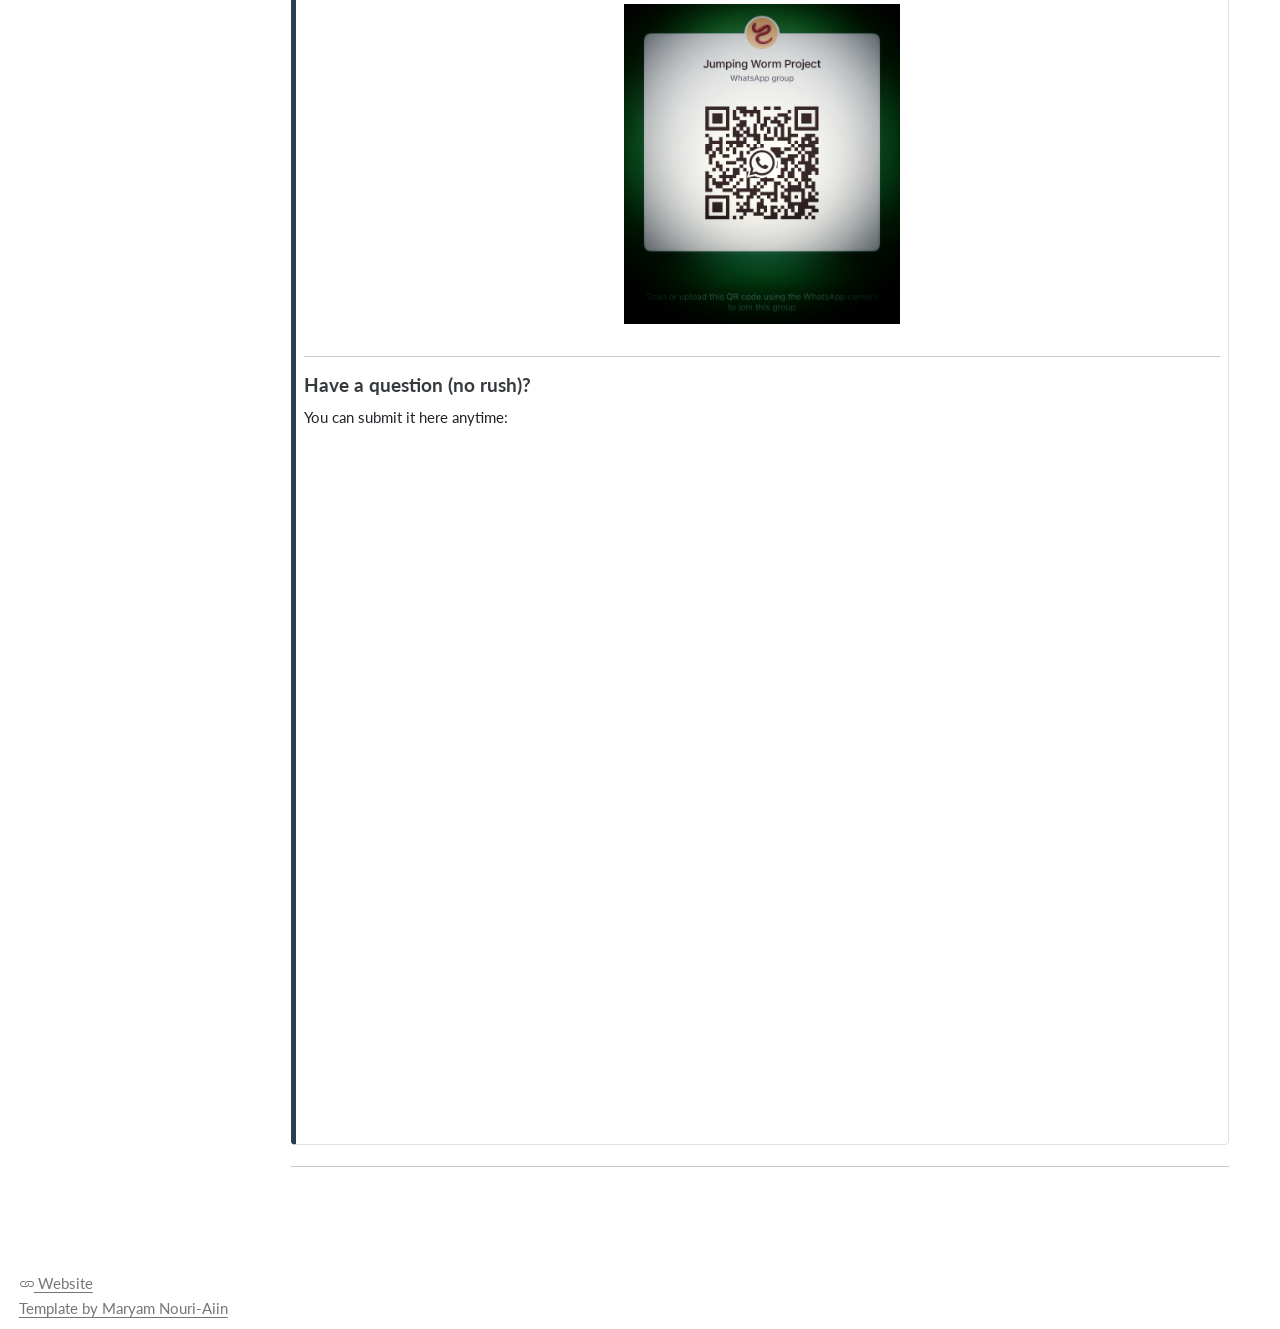
==== commit 30abc18e: "Built site for gh-pages" ====
--- a/index.html
+++ b/index.html
@@ -184,10 +184,10 @@
 <p>A big part of this project is also sharing knowledge. We’ll work on identifying worms correctly, monitoring what’s happening in your soils, and finding practical strategies that make sense for your farm.</p>
 <p>This is very much a collaborative effort, and your experience and observations are just as important as the research itself. The goal is to build a clearer, balanced understanding and support soil health and farm sustainability moving forward.</p>
 <hr>
-<div class="callout callout-style-default callout-note callout-titled">
+<div class="callout callout-style-default callout-note no-icon callout-titled" title="">
 <div class="callout-header d-flex align-content-center">
 <div class="callout-icon-container">
-<i class="callout-icon"></i>
+<i class="callout-icon no-icon"></i>
 </div>
 <div class="callout-title-container flex-fill">
 <span class="screen-reader-only">Note</span>Contacts
@@ -207,7 +207,7 @@
 </blockquote>
 </section>
 <section id="uvm-master-gardener-helpline-is-another-great-resource-for-general-inquiries-802-656-5421" class="level2">
-<h2 class="anchored" data-anchor-id="uvm-master-gardener-helpline-is-another-great-resource-for-general-inquiries-802-656-5421">&gt;&gt;&gt; <strong>UVM Master Gardener Helpline is another great resource for general inquiries:</strong> <em>802-656-5421</em></h2>
+<h2 class="anchored" data-anchor-id="uvm-master-gardener-helpline-is-another-great-resource-for-general-inquiries-802-656-5421">&gt; UVM Master Gardener Helpline is another great resource for general inquiries: <em>802-656-5421</em></h2>
 <section id="quick-communication" class="level5">
 <h5 class="anchored" data-anchor-id="quick-communication"><strong>Quick communication</strong></h5>
 <p>Join our WhatsApp group to share updates, ask quick questions, and send photos/videos:<br>
--- a/styles.css
+++ b/styles.css
@@ -1,37 +1,88 @@
-/* Make the whole page stretch vertically */
+/* =========================
+   Page Layout (Sticky Footer)
+   ========================= */
+
 #quarto-page {
   display: flex;
   flex-direction: column;
   min-height: 100vh;
 }
 
-/* Main content area grows to push footer down */
 #quarto-content {
   flex: 1;
 }
 
-/* Sticky footer at bottom */
-footer {
-  margin-top: auto;
+body {
+  font-size: 1.1rem;
+  line-height: 1.6;
 }
 
-/* Default link color */
-a {
-  color: #3C3E59 !important;   /* pick your color */
+/* Footer styling */
+#quarto-footer {
+  margin-top: auto;
+  background-color: #3C4D63;   /* footer background */
+  color: #ffffff;              /* text color */
+  padding: 1rem 0;
+  text-align: center;
 }
 
-/* Visited links */
-a:visited {
-  color: #426D7D !important;
+/* Optional: footer links */
+#quarto-footer a {
+  color: #F2E6D3;
+  text-decoration: none;
 }
 
-/* Hover effect */
-a:hover {
-  color: #566096 !important;
+#quarto-footer a:hover {
   text-decoration: underline;
 }
 
-/* Active (clicked) */
-a:active {
-  color: #293462 !important;
+
+/* =========================
+   Link Styling
+   ========================= */
+
+#quarto-content a {
+  color: #3C3E59;
 }
+
+#quarto-content a:visited {
+  color: #426D7D;
+}
+
+#quarto-content a:hover {
+  color: #566096;
+  text-decoration: underline;
+}
+
+#quarto-content a:active {
+  color: #293462;
+}
+
+
+/* =========================
+   Minimal Callout Style
+   ========================= */
+
+.minimal-callout {
+  border-left: 6px solid #3C4D63;
+  background-color: #F2E6D3;
+  padding: 1rem 1.2rem;
+  margin: 1.5rem 0;
+  border-radius: 6px;
+}
+
+/* Remove default callout header/title */
+.minimal-callout .callout-header {
+  display: none;
+}
+
+.minimal-callout {
+  transition: all 0.2s ease;
+}
+
+.minimal-callout:hover {
+  background-color: #eadcc6;
+}
+
+
+
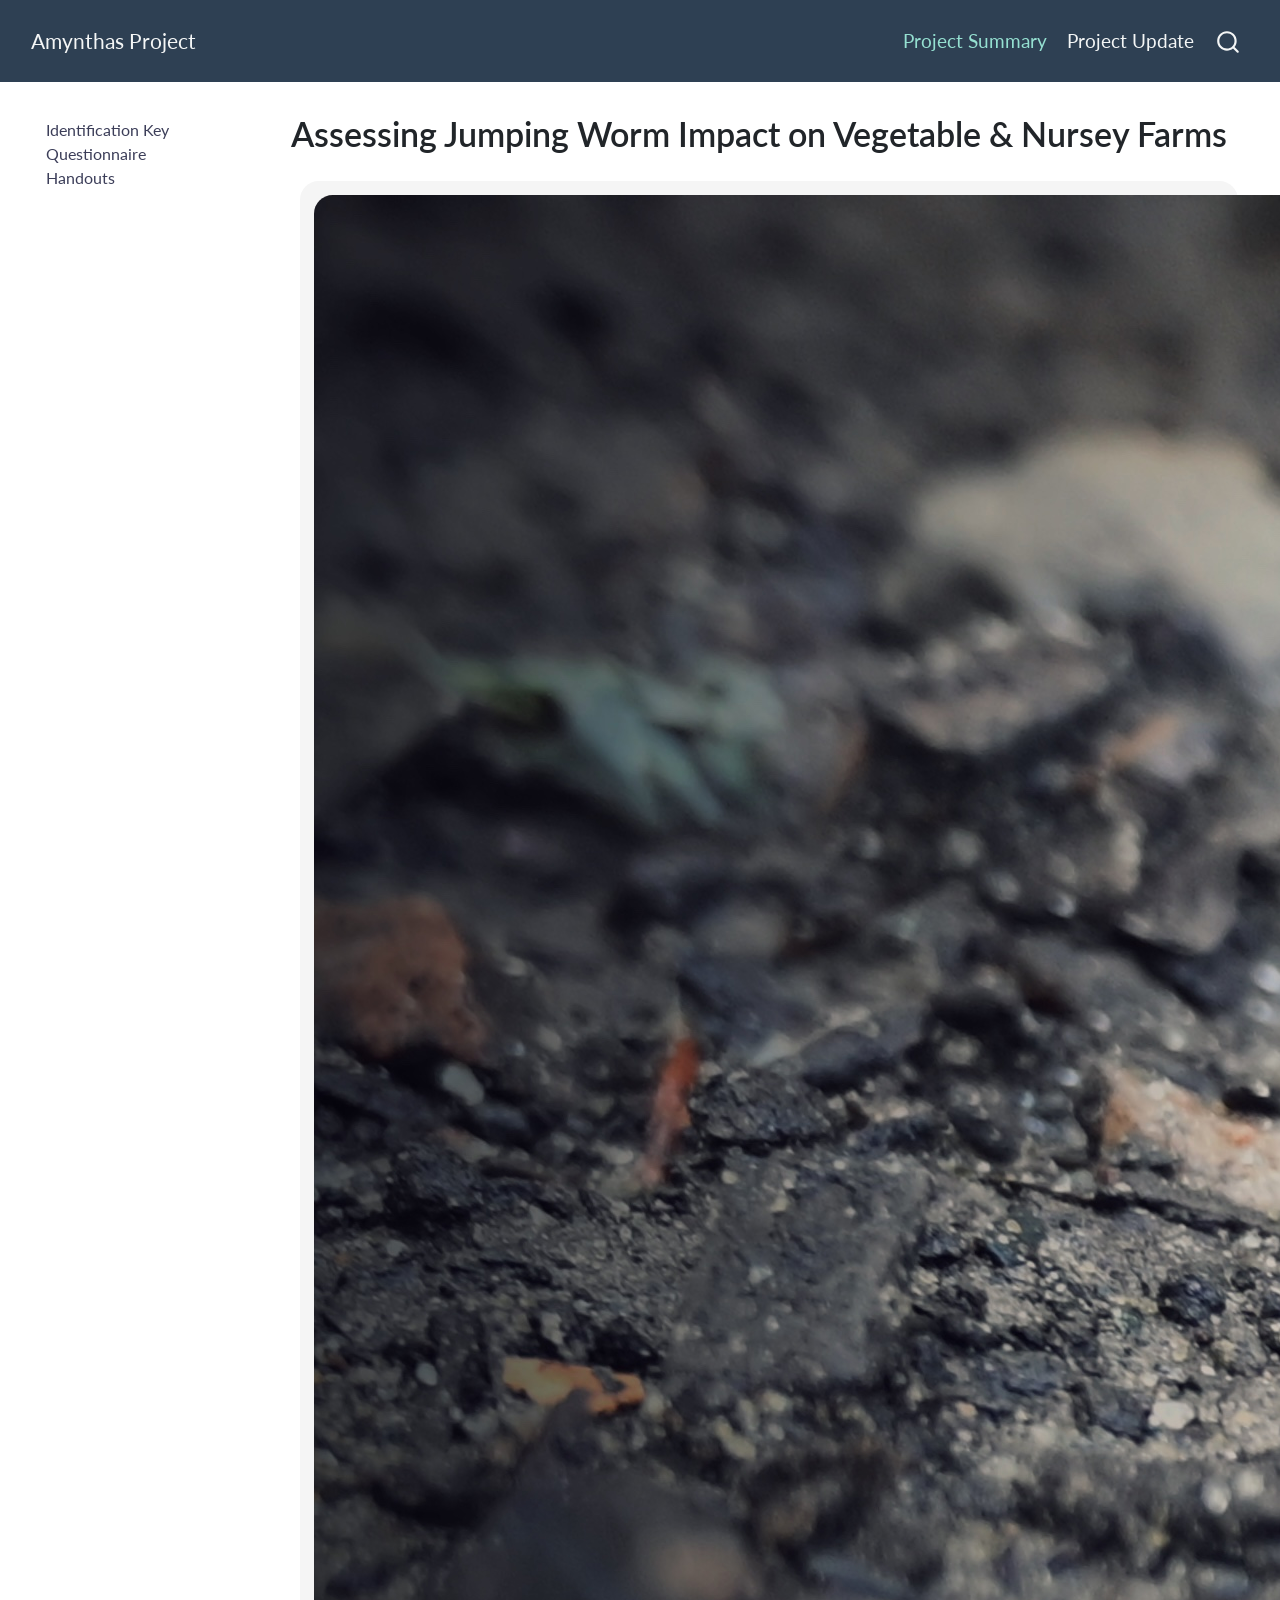
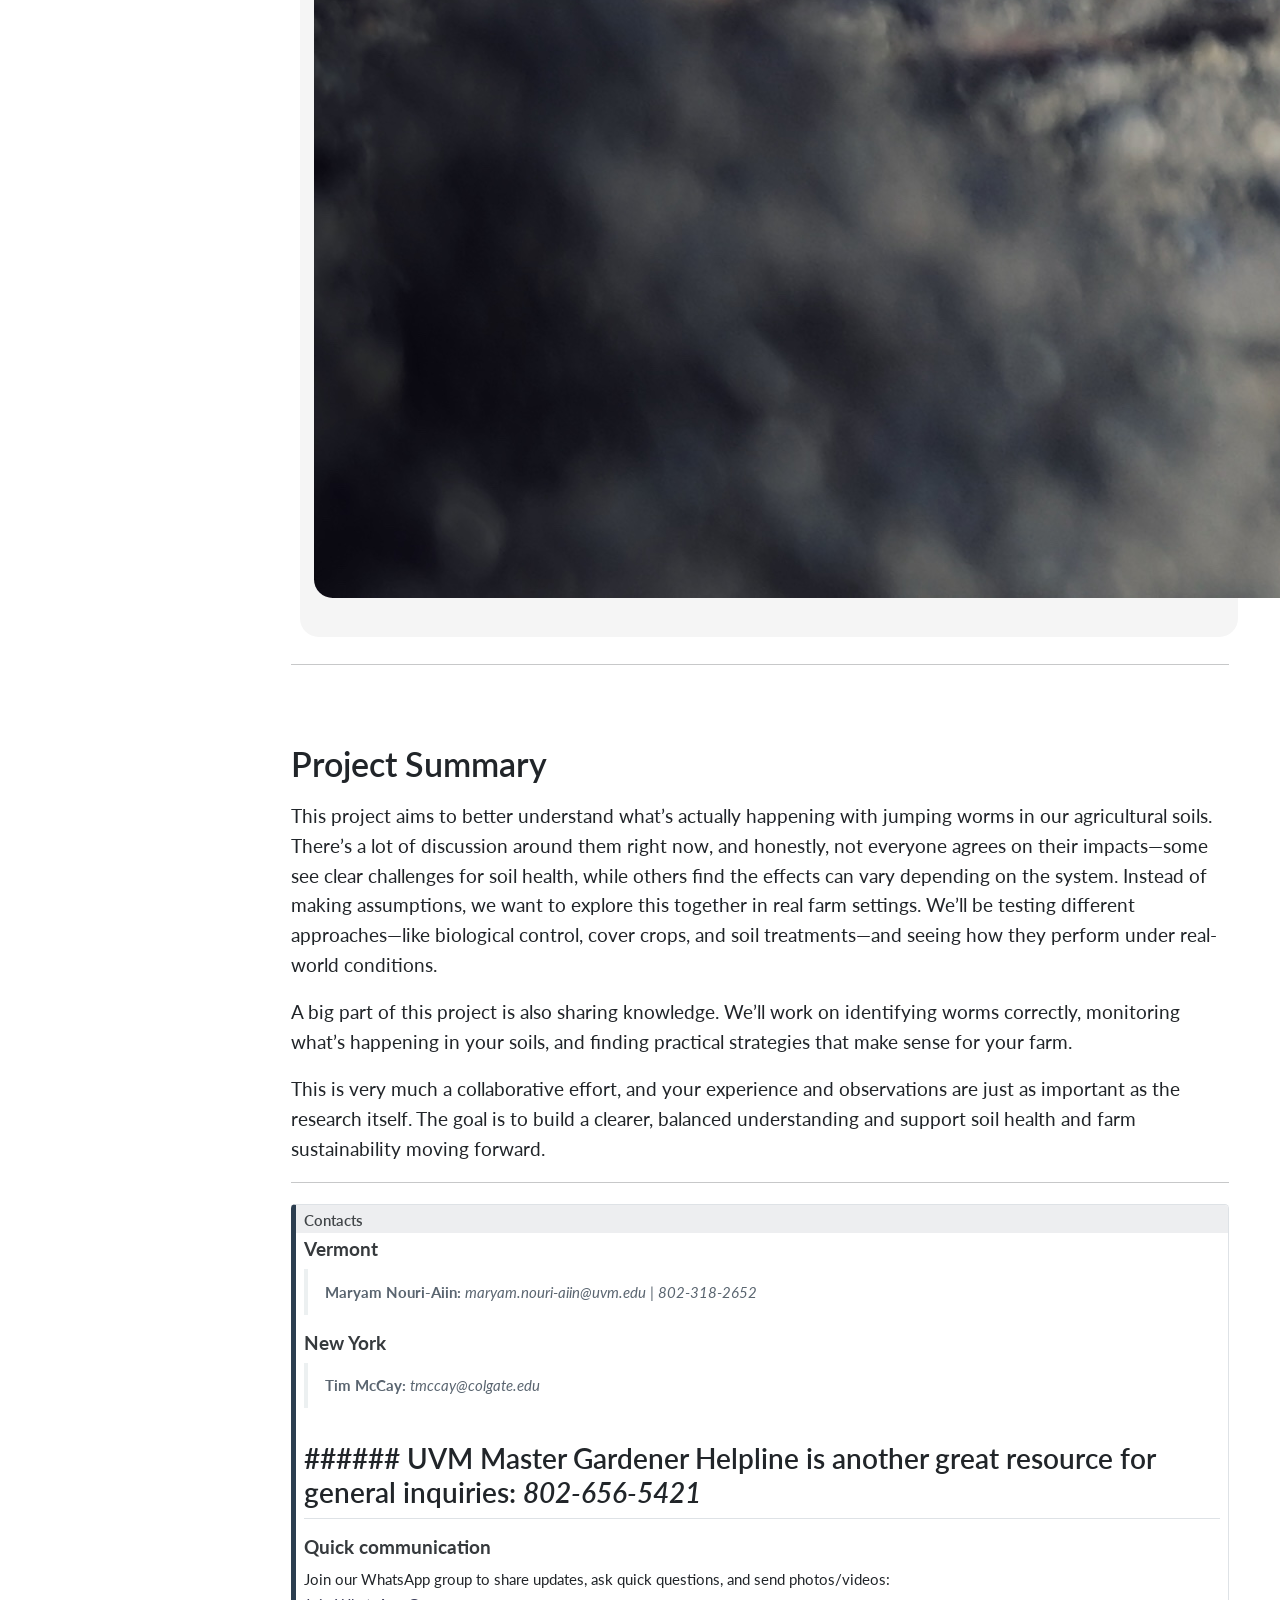
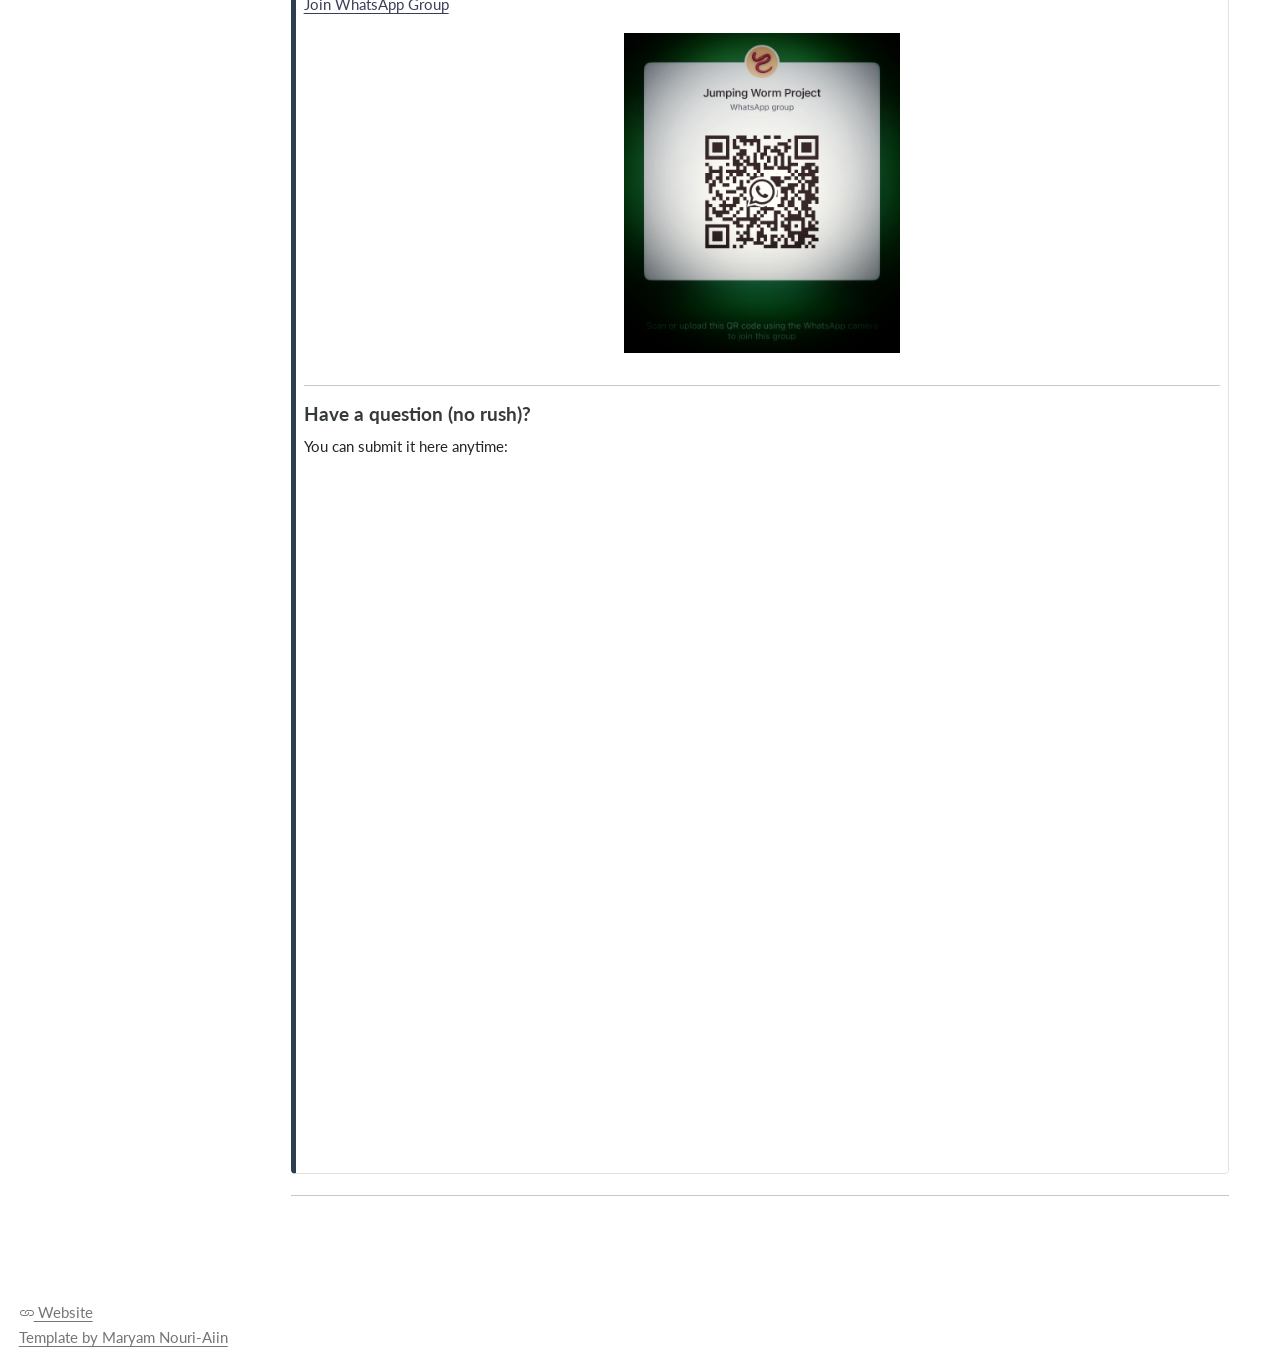
==== commit e1ae9053: "Built site for gh-pages" ====
--- a/index.html
+++ b/index.html
@@ -173,7 +173,7 @@
 <div class="columns">
 <div class="column" style="width:100%;height:32.5%;border-radius:1em;margin:1%;padding:1.5%;background-color:#f5f5f5">
 <figure class="figure">
-<img src="./images/jw_1.jpeg" alt=" " role="presentation" style="object-fit: cover;width:60em;height:20em;border-radius: 1em;font-size:1em;" class="img-responsive atto_image_button_text-bottom figure-img">
+<img src="./images/jw_1.jpeg" alt=" " role="presentation" style="object-fit: width:100%;height:auto;border-radius: 1em;font-size:1em;" class="img-responsive atto_image_button_text-bottom figure-img">
 </figure>
 </div>
 </div>
@@ -190,7 +190,7 @@
 <i class="callout-icon no-icon"></i>
 </div>
 <div class="callout-title-container flex-fill">
-<span class="screen-reader-only">Note</span>Contacts
+<span class="screen-reader-only">Note</span>Contacts <br>
 </div>
 </div>
 <div class="callout-body-container callout-body">
@@ -207,7 +207,7 @@
 </blockquote>
 </section>
 <section id="uvm-master-gardener-helpline-is-another-great-resource-for-general-inquiries-802-656-5421" class="level2">
-<h2 class="anchored" data-anchor-id="uvm-master-gardener-helpline-is-another-great-resource-for-general-inquiries-802-656-5421">&gt; UVM Master Gardener Helpline is another great resource for general inquiries: <em>802-656-5421</em></h2>
+<h2 class="anchored" data-anchor-id="uvm-master-gardener-helpline-is-another-great-resource-for-general-inquiries-802-656-5421">###### UVM Master Gardener Helpline is another great resource for general inquiries: <em>802-656-5421</em></h2>
 <section id="quick-communication" class="level5">
 <h5 class="anchored" data-anchor-id="quick-communication"><strong>Quick communication</strong></h5>
 <p>Join our WhatsApp group to share updates, ask quick questions, and send photos/videos:<br>
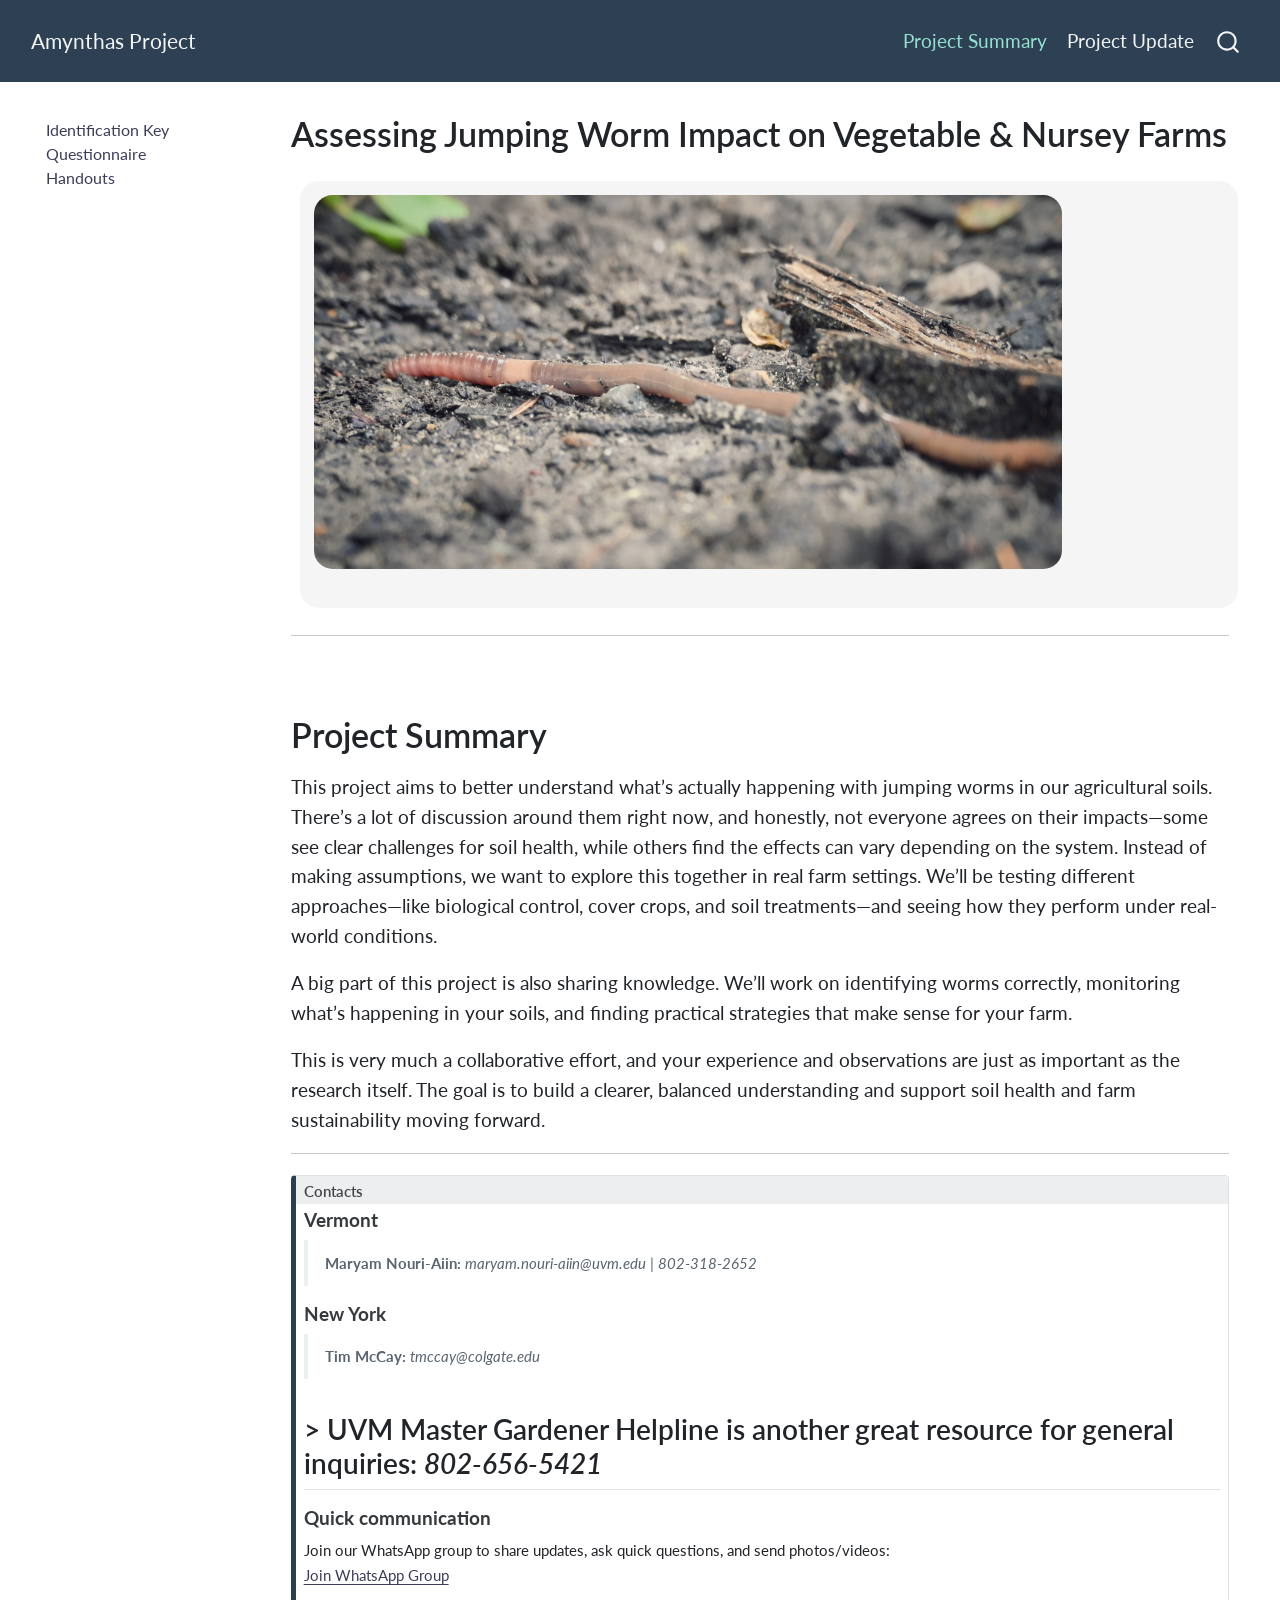
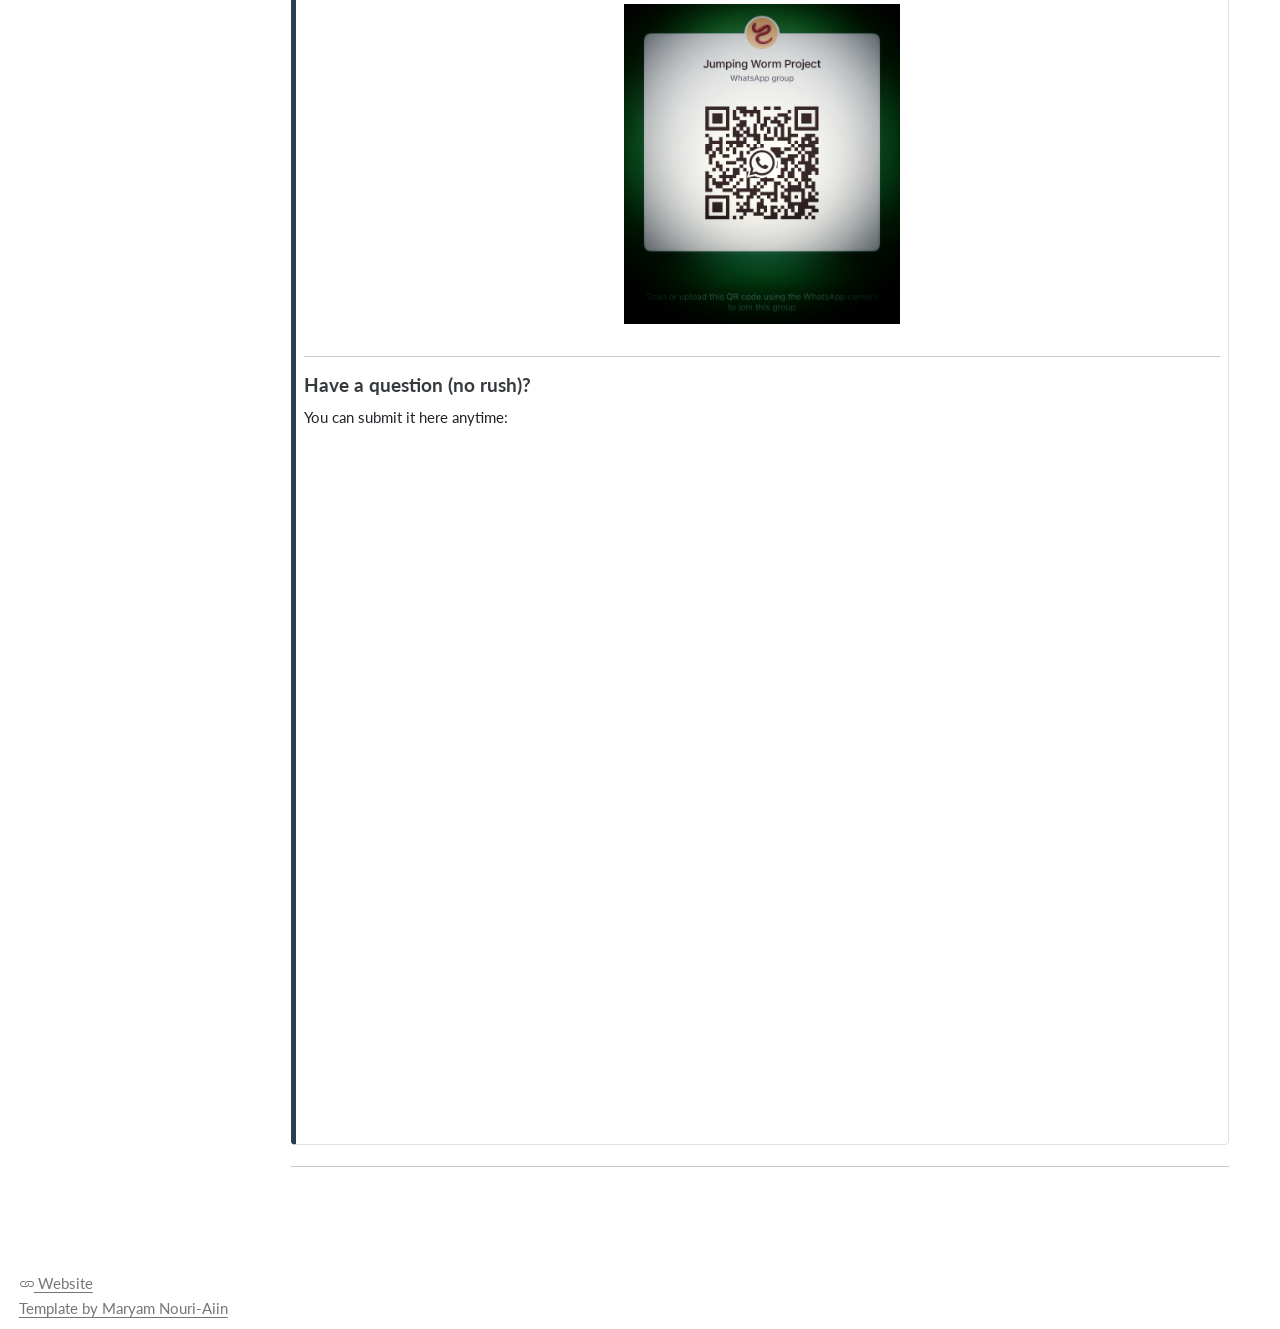
==== commit 96b39f1f: "Built site for gh-pages" ====
--- a/index.html
+++ b/index.html
@@ -173,7 +173,7 @@
 <div class="columns">
 <div class="column" style="width:100%;height:32.5%;border-radius:1em;margin:1%;padding:1.5%;background-color:#f5f5f5">
 <figure class="figure">
-<img src="./images/jw_1.jpeg" alt=" " role="presentation" style="object-fit: width:100%;height:auto;border-radius: 1em;font-size:1em;" class="img-responsive atto_image_button_text-bottom figure-img">
+<img src="./images/jw_1.jpeg" alt=" " role="presentation" style="object-fit: cover;width:40em;height:20em;border-radius: 1em;font-size:1em;" class="img-responsive atto_image_button_text-bottom figure-img">
 </figure>
 </div>
 </div>
@@ -190,7 +190,7 @@
 <i class="callout-icon no-icon"></i>
 </div>
 <div class="callout-title-container flex-fill">
-<span class="screen-reader-only">Note</span>Contacts <br>
+<span class="screen-reader-only">Note</span>Contacts
 </div>
 </div>
 <div class="callout-body-container callout-body">
@@ -207,7 +207,7 @@
 </blockquote>
 </section>
 <section id="uvm-master-gardener-helpline-is-another-great-resource-for-general-inquiries-802-656-5421" class="level2">
-<h2 class="anchored" data-anchor-id="uvm-master-gardener-helpline-is-another-great-resource-for-general-inquiries-802-656-5421">###### UVM Master Gardener Helpline is another great resource for general inquiries: <em>802-656-5421</em></h2>
+<h2 class="anchored" data-anchor-id="uvm-master-gardener-helpline-is-another-great-resource-for-general-inquiries-802-656-5421">&gt; UVM Master Gardener Helpline is another great resource for general inquiries: <em>802-656-5421</em></h2>
 <section id="quick-communication" class="level5">
 <h5 class="anchored" data-anchor-id="quick-communication"><strong>Quick communication</strong></h5>
 <p>Join our WhatsApp group to share updates, ask quick questions, and send photos/videos:<br>
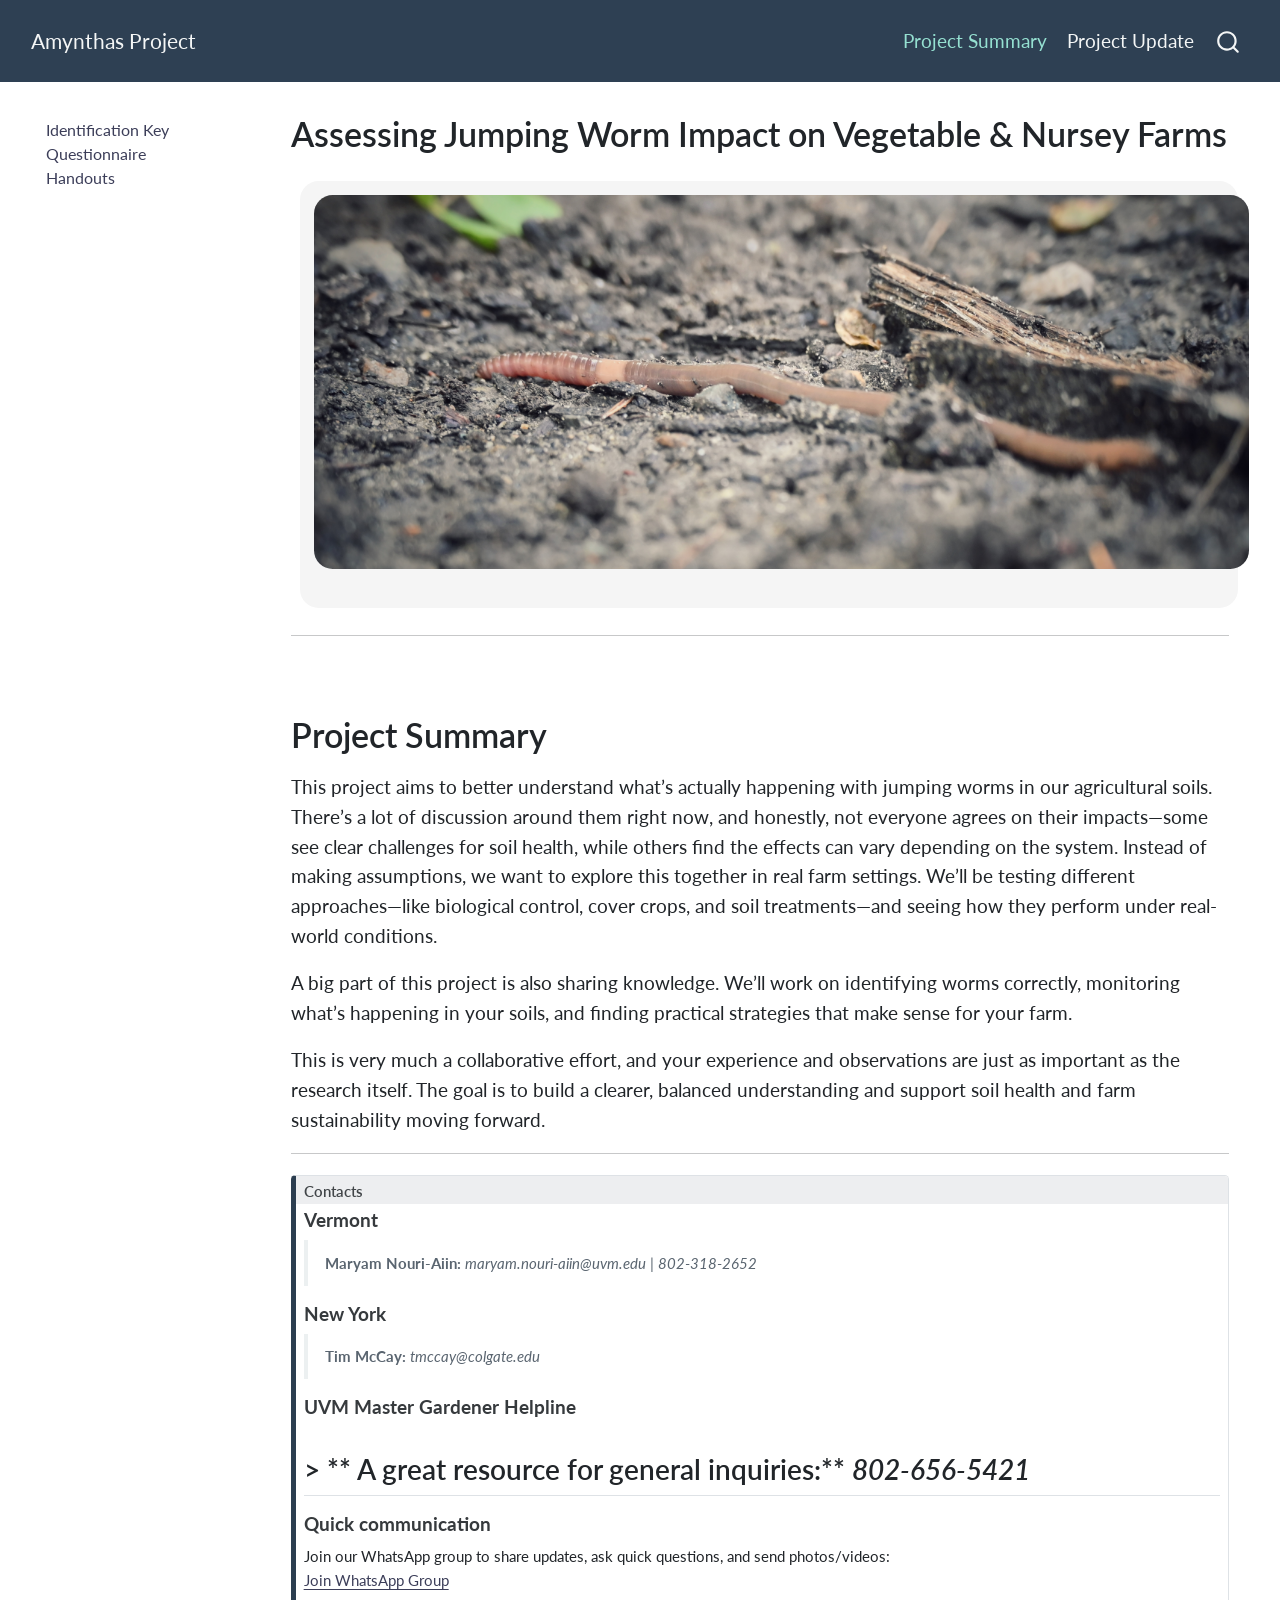
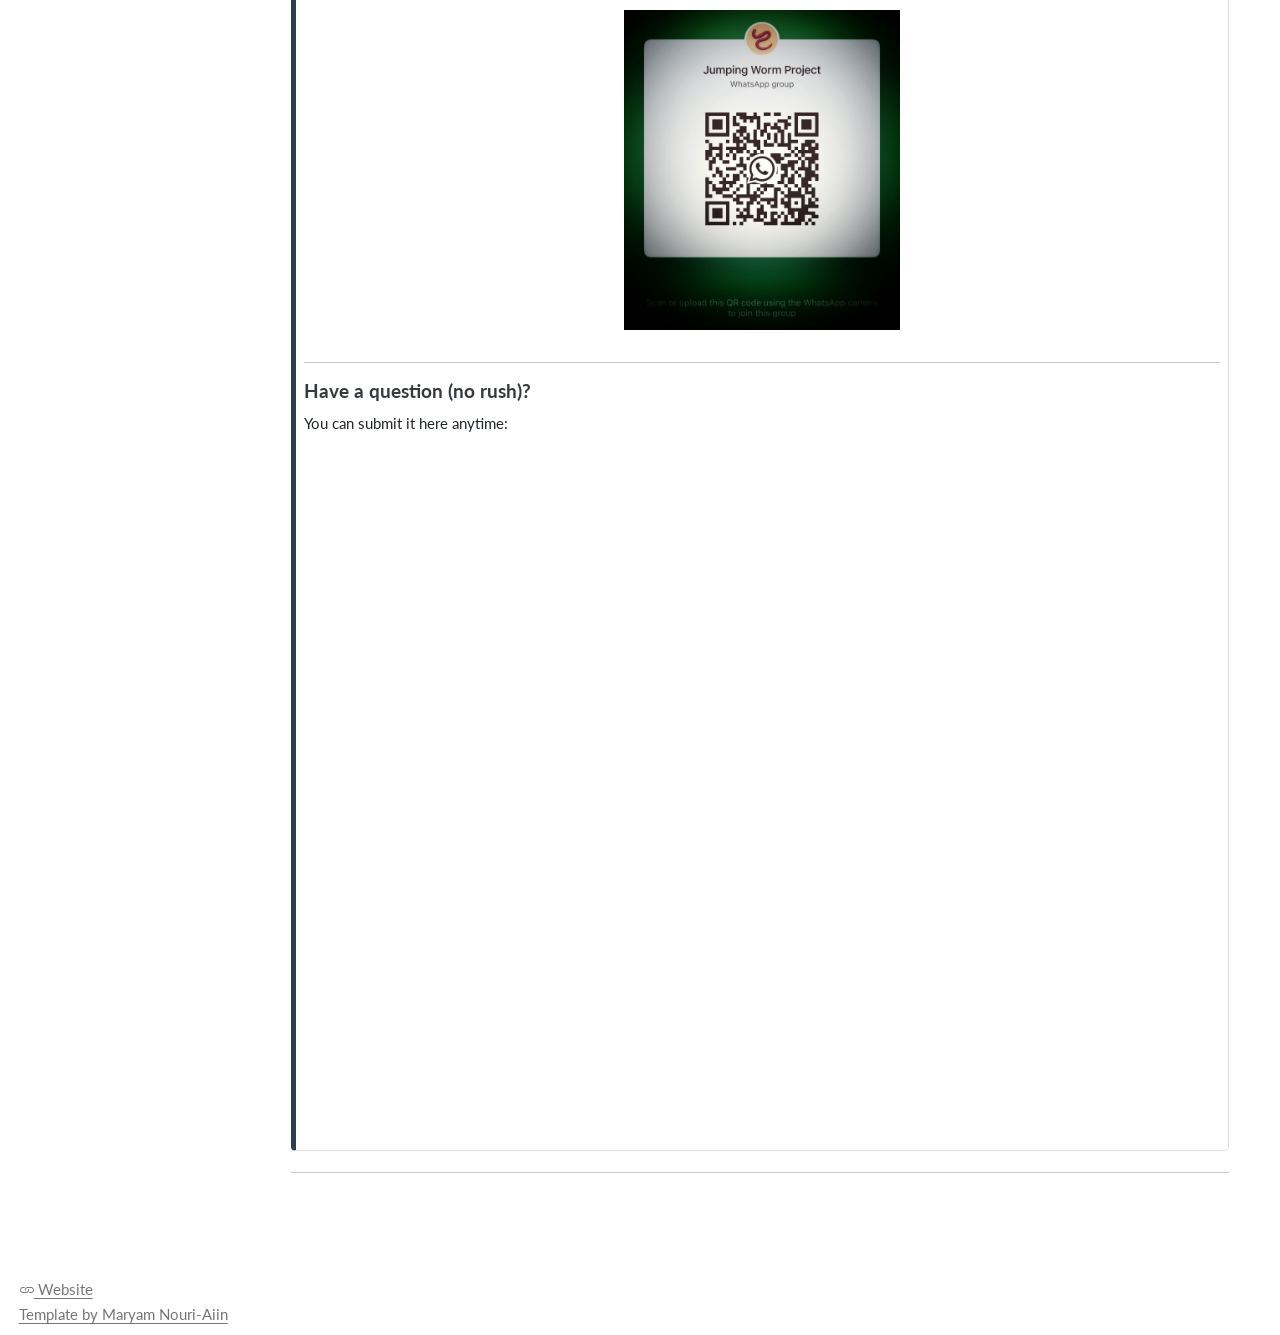
==== commit d0360ce6: "Built site for gh-pages" ====
--- a/index.html
+++ b/index.html
@@ -173,7 +173,7 @@
 <div class="columns">
 <div class="column" style="width:100%;height:32.5%;border-radius:1em;margin:1%;padding:1.5%;background-color:#f5f5f5">
 <figure class="figure">
-<img src="./images/jw_1.jpeg" alt=" " role="presentation" style="object-fit: cover;width:40em;height:20em;border-radius: 1em;font-size:1em;" class="img-responsive atto_image_button_text-bottom figure-img">
+<img src="./images/jw_1.jpeg" alt=" " role="presentation" style="object-fit: cover;width:50em;height:20em;border-radius: 1em;font-size:1em;" class="img-responsive atto_image_button_text-bottom figure-img">
 </figure>
 </div>
 </div>
@@ -206,8 +206,11 @@
 <p><strong>Tim McCay:</strong> <em>tmccay@colgate.edu</em></p>
 </blockquote>
 </section>
-<section id="uvm-master-gardener-helpline-is-another-great-resource-for-general-inquiries-802-656-5421" class="level2">
-<h2 class="anchored" data-anchor-id="uvm-master-gardener-helpline-is-another-great-resource-for-general-inquiries-802-656-5421">&gt; UVM Master Gardener Helpline is another great resource for general inquiries: <em>802-656-5421</em></h2>
+<section id="uvm-master-gardener-helpline" class="level5">
+<h5 class="anchored" data-anchor-id="uvm-master-gardener-helpline"><strong>UVM Master Gardener Helpline</strong></h5>
+</section>
+<section id="a-great-resource-for-general-inquiries-802-656-5421" class="level2">
+<h2 class="anchored" data-anchor-id="a-great-resource-for-general-inquiries-802-656-5421">&gt; ** A great resource for general inquiries:** <em>802-656-5421</em></h2>
 <section id="quick-communication" class="level5">
 <h5 class="anchored" data-anchor-id="quick-communication"><strong>Quick communication</strong></h5>
 <p>Join our WhatsApp group to share updates, ask quick questions, and send photos/videos:<br>
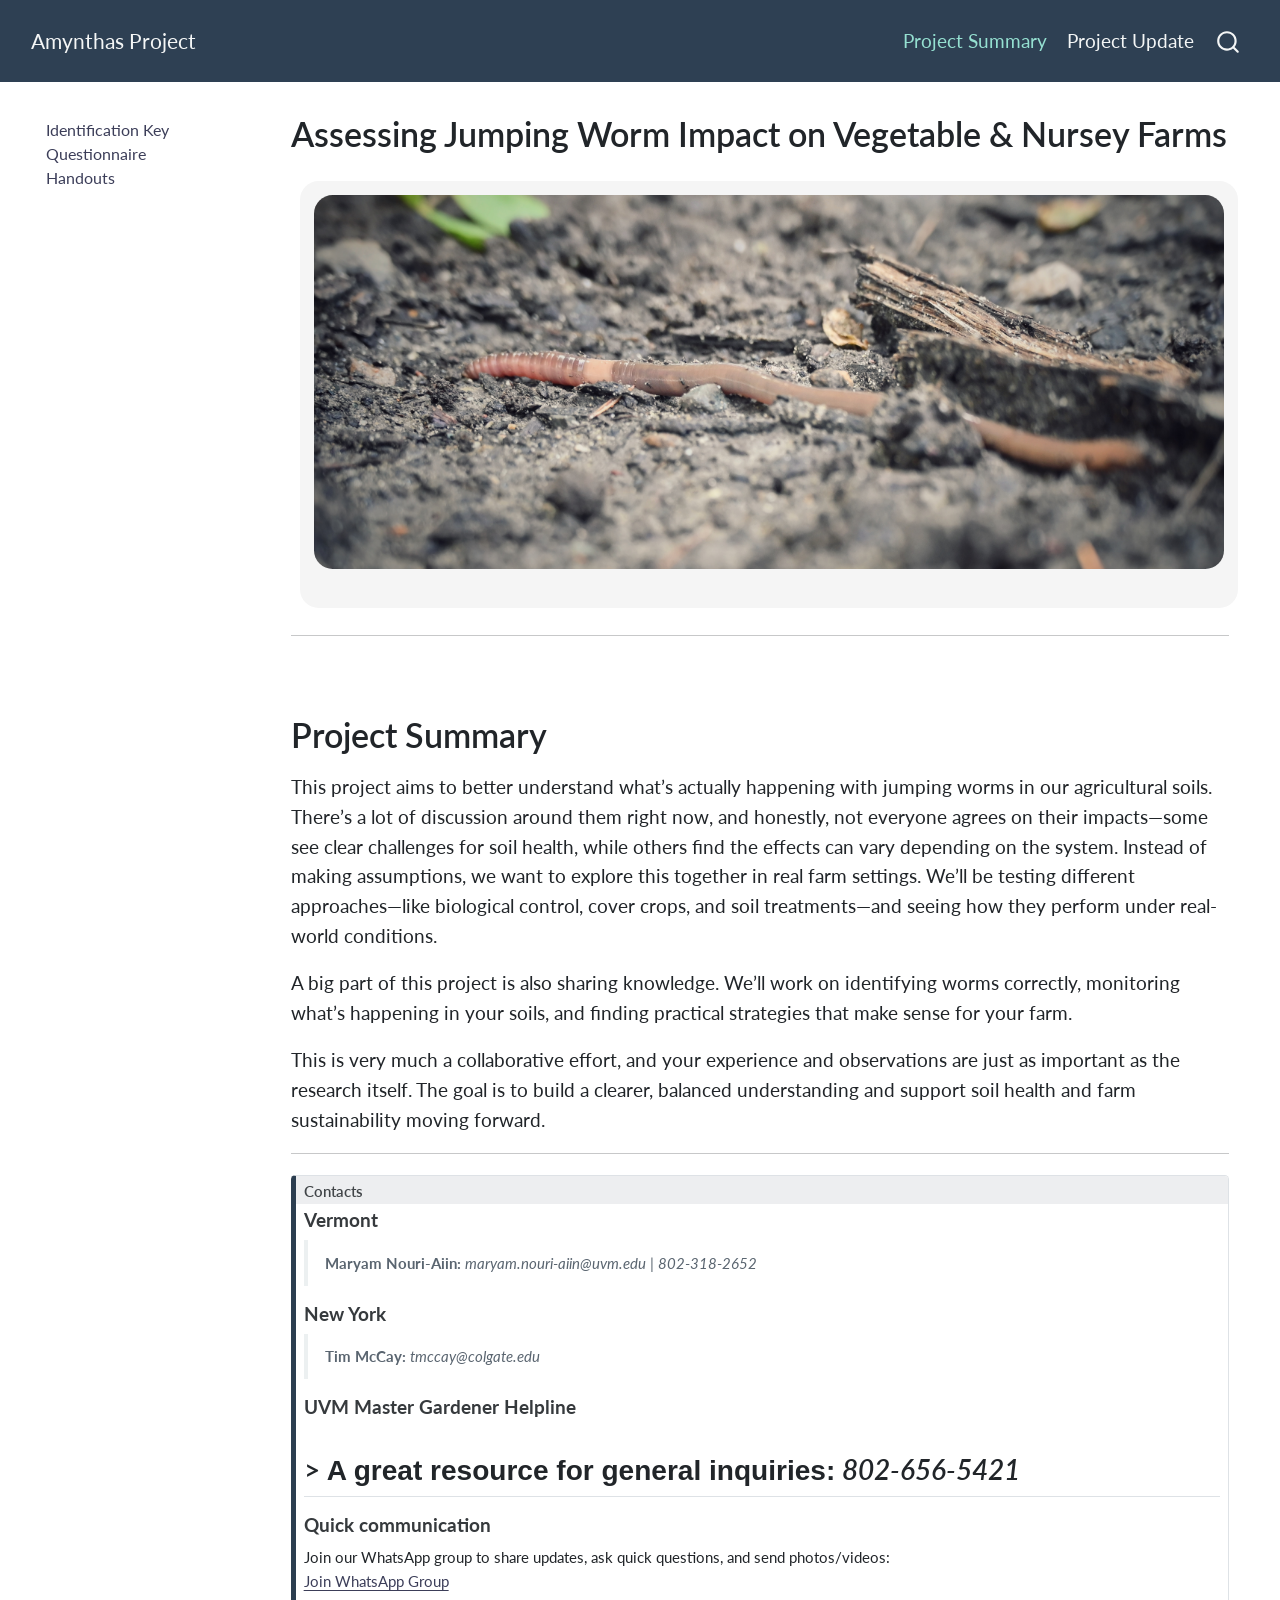
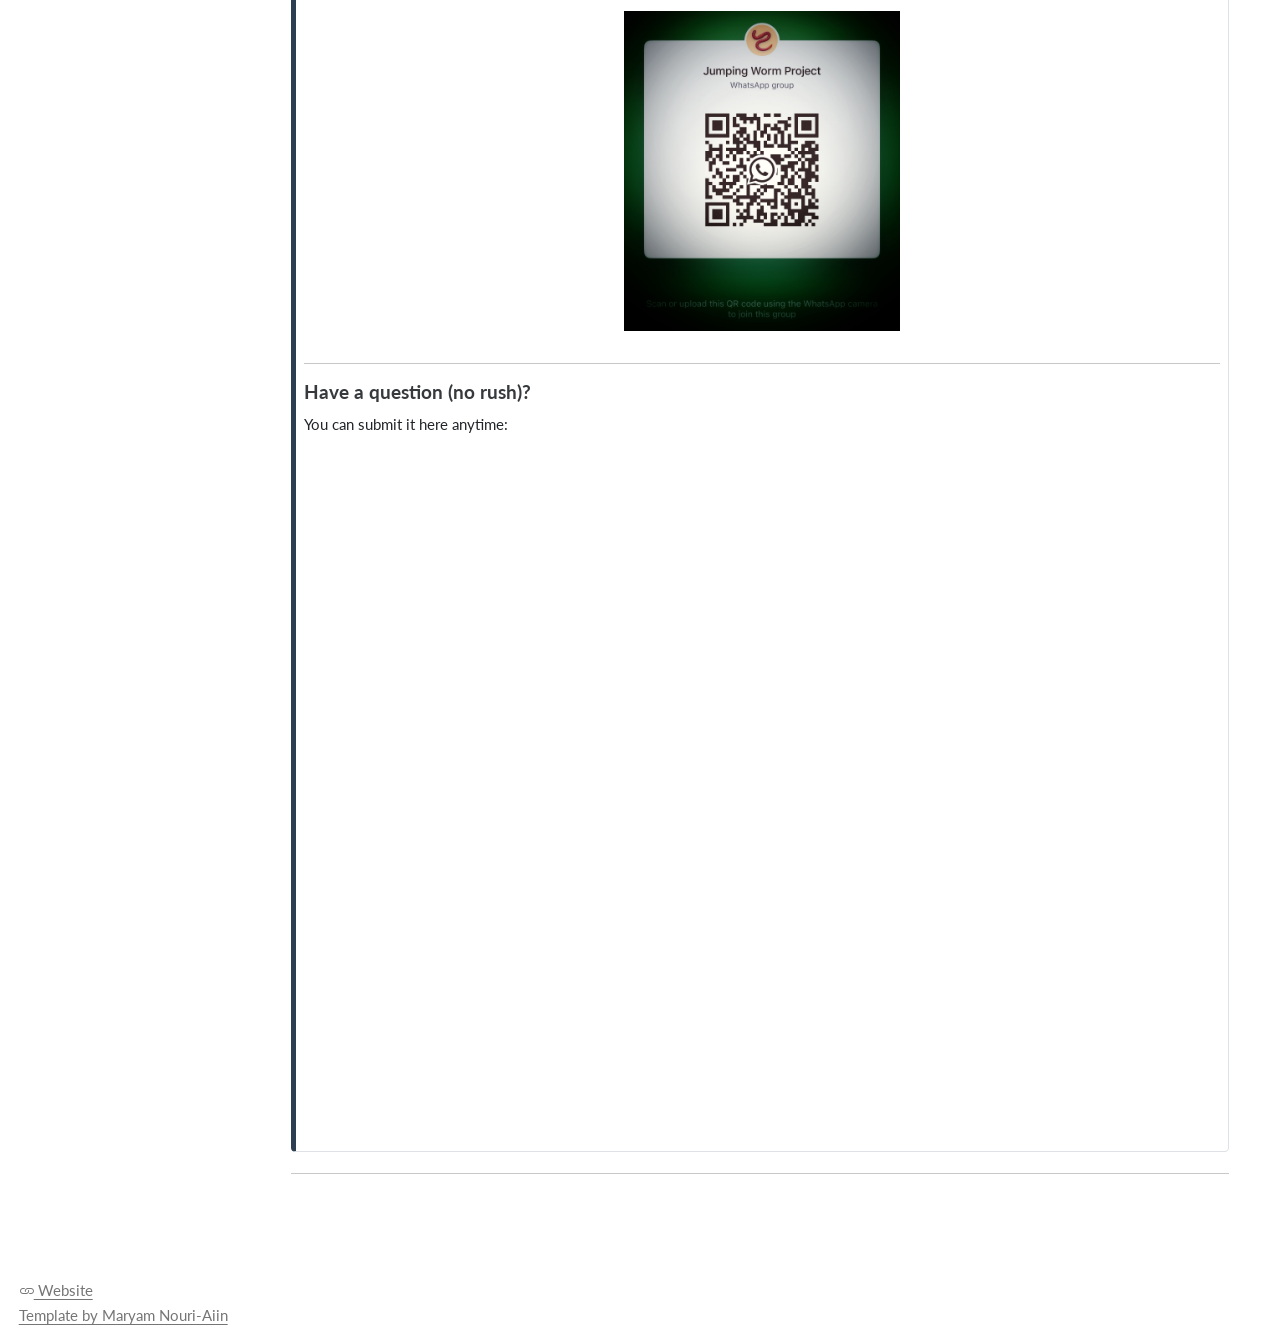
==== commit 48887489: "Built site for gh-pages" ====
--- a/index.html
+++ b/index.html
@@ -173,7 +173,7 @@
 <div class="columns">
 <div class="column" style="width:100%;height:32.5%;border-radius:1em;margin:1%;padding:1.5%;background-color:#f5f5f5">
 <figure class="figure">
-<img src="./images/jw_1.jpeg" alt=" " role="presentation" style="object-fit: cover;width:50em;height:20em;border-radius: 1em;font-size:1em;" class="img-responsive atto_image_button_text-bottom figure-img">
+<img src="./images/jw_1.jpeg" alt=" " role="presentation" style="object-fit: cover;width:100%;height:20em;border-radius: 1em;font-size:1em;" class="img-responsive atto_image_button_text-bottom figure-img">
 </figure>
 </div>
 </div>
@@ -210,7 +210,7 @@
 <h5 class="anchored" data-anchor-id="uvm-master-gardener-helpline"><strong>UVM Master Gardener Helpline</strong></h5>
 </section>
 <section id="a-great-resource-for-general-inquiries-802-656-5421" class="level2">
-<h2 class="anchored" data-anchor-id="a-great-resource-for-general-inquiries-802-656-5421">&gt; ** A great resource for general inquiries:** <em>802-656-5421</em></h2>
+<h2 class="anchored" data-anchor-id="a-great-resource-for-general-inquiries-802-656-5421">&gt; <strong>A great resource for general inquiries:</strong> <em>802-656-5421</em></h2>
 <section id="quick-communication" class="level5">
 <h5 class="anchored" data-anchor-id="quick-communication"><strong>Quick communication</strong></h5>
 <p>Join our WhatsApp group to share updates, ask quick questions, and send photos/videos:<br>
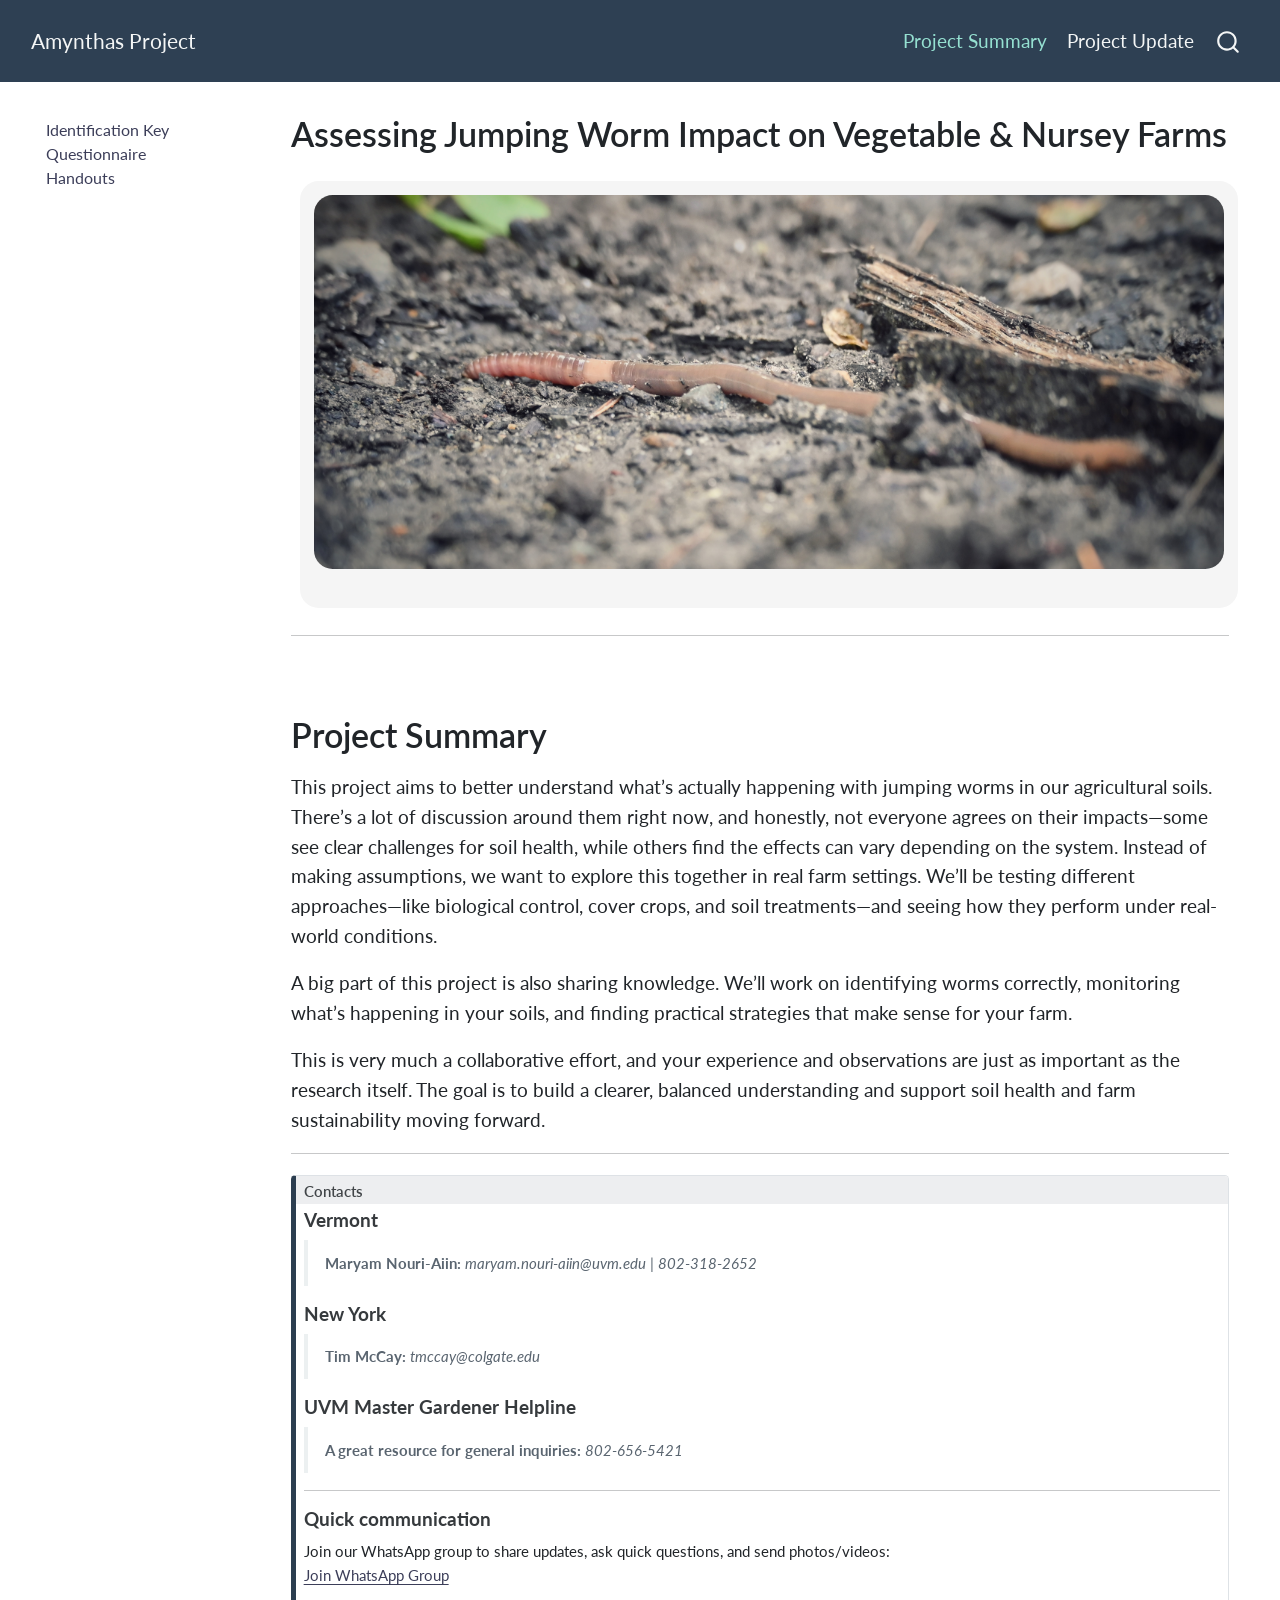
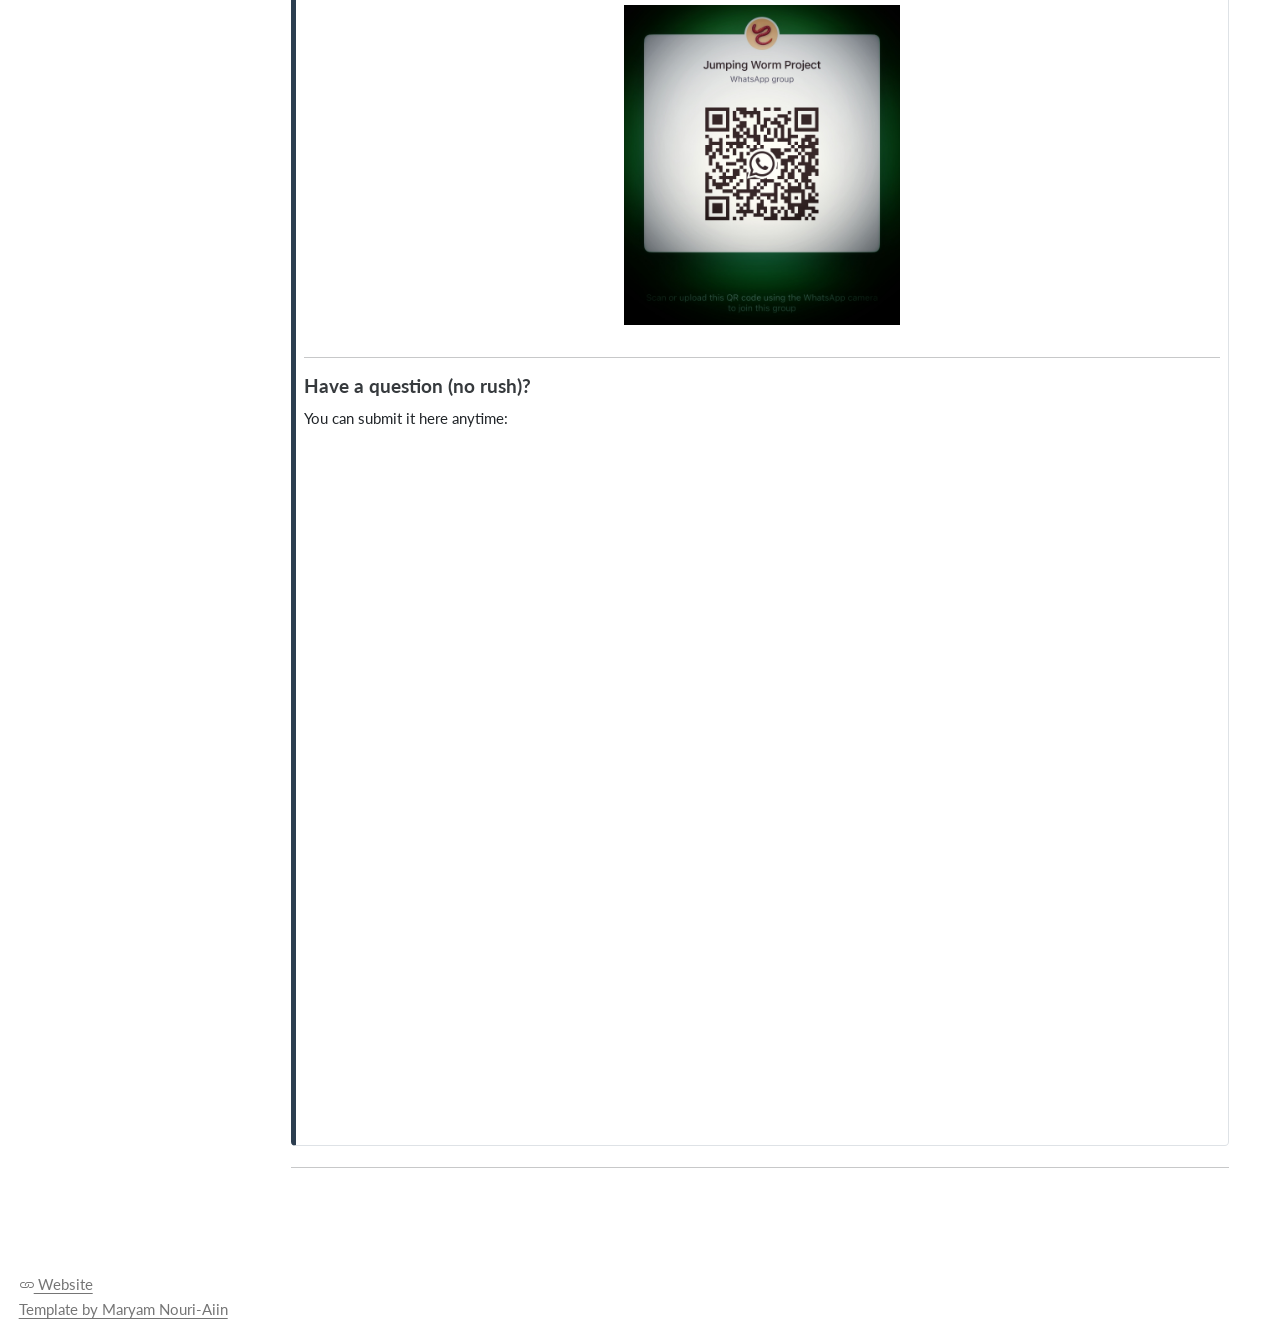
==== commit 8b0d9077: "Built site for gh-pages" ====
--- a/index.html
+++ b/index.html
@@ -208,9 +208,11 @@
 </section>
 <section id="uvm-master-gardener-helpline" class="level5">
 <h5 class="anchored" data-anchor-id="uvm-master-gardener-helpline"><strong>UVM Master Gardener Helpline</strong></h5>
+<blockquote class="blockquote">
+<p><strong>A great resource for general inquiries:</strong> <em>802-656-5421</em></p>
+</blockquote>
+<hr>
 </section>
-<section id="a-great-resource-for-general-inquiries-802-656-5421" class="level2">
-<h2 class="anchored" data-anchor-id="a-great-resource-for-general-inquiries-802-656-5421">&gt; <strong>A great resource for general inquiries:</strong> <em>802-656-5421</em></h2>
 <section id="quick-communication" class="level5">
 <h5 class="anchored" data-anchor-id="quick-communication"><strong>Quick communication</strong></h5>
 <p>Join our WhatsApp group to share updates, ask quick questions, and send photos/videos:<br>
@@ -228,7 +230,6 @@
 <div style="max-width: 900px; margin: auto;">
 <p><iframe width="100%" height="650px" src="https://forms.cloud.microsoft/r/JFXc4QaZX9?embed=true" frameborder="0" style="border: none;" allowfullscreen=""> </iframe></p>
 </div>
-</section>
 </section>
 </div>
 </div>
